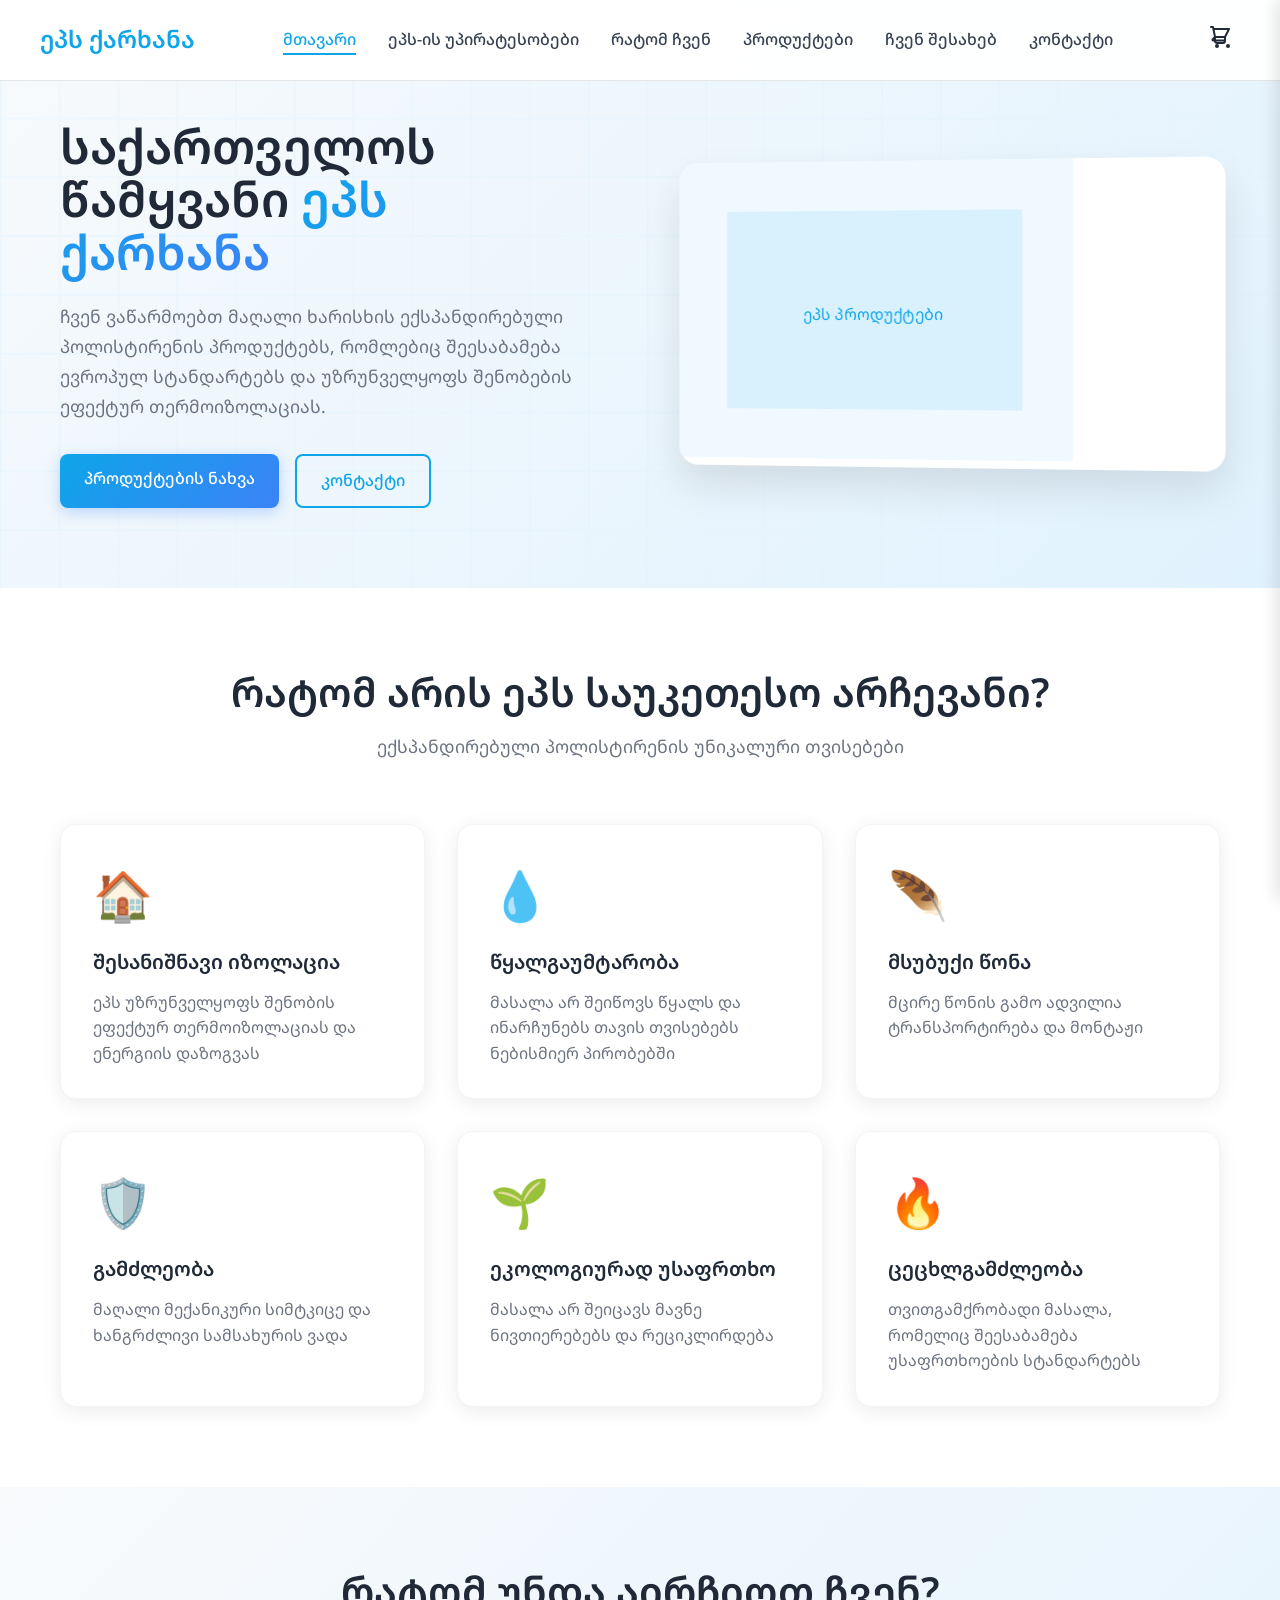
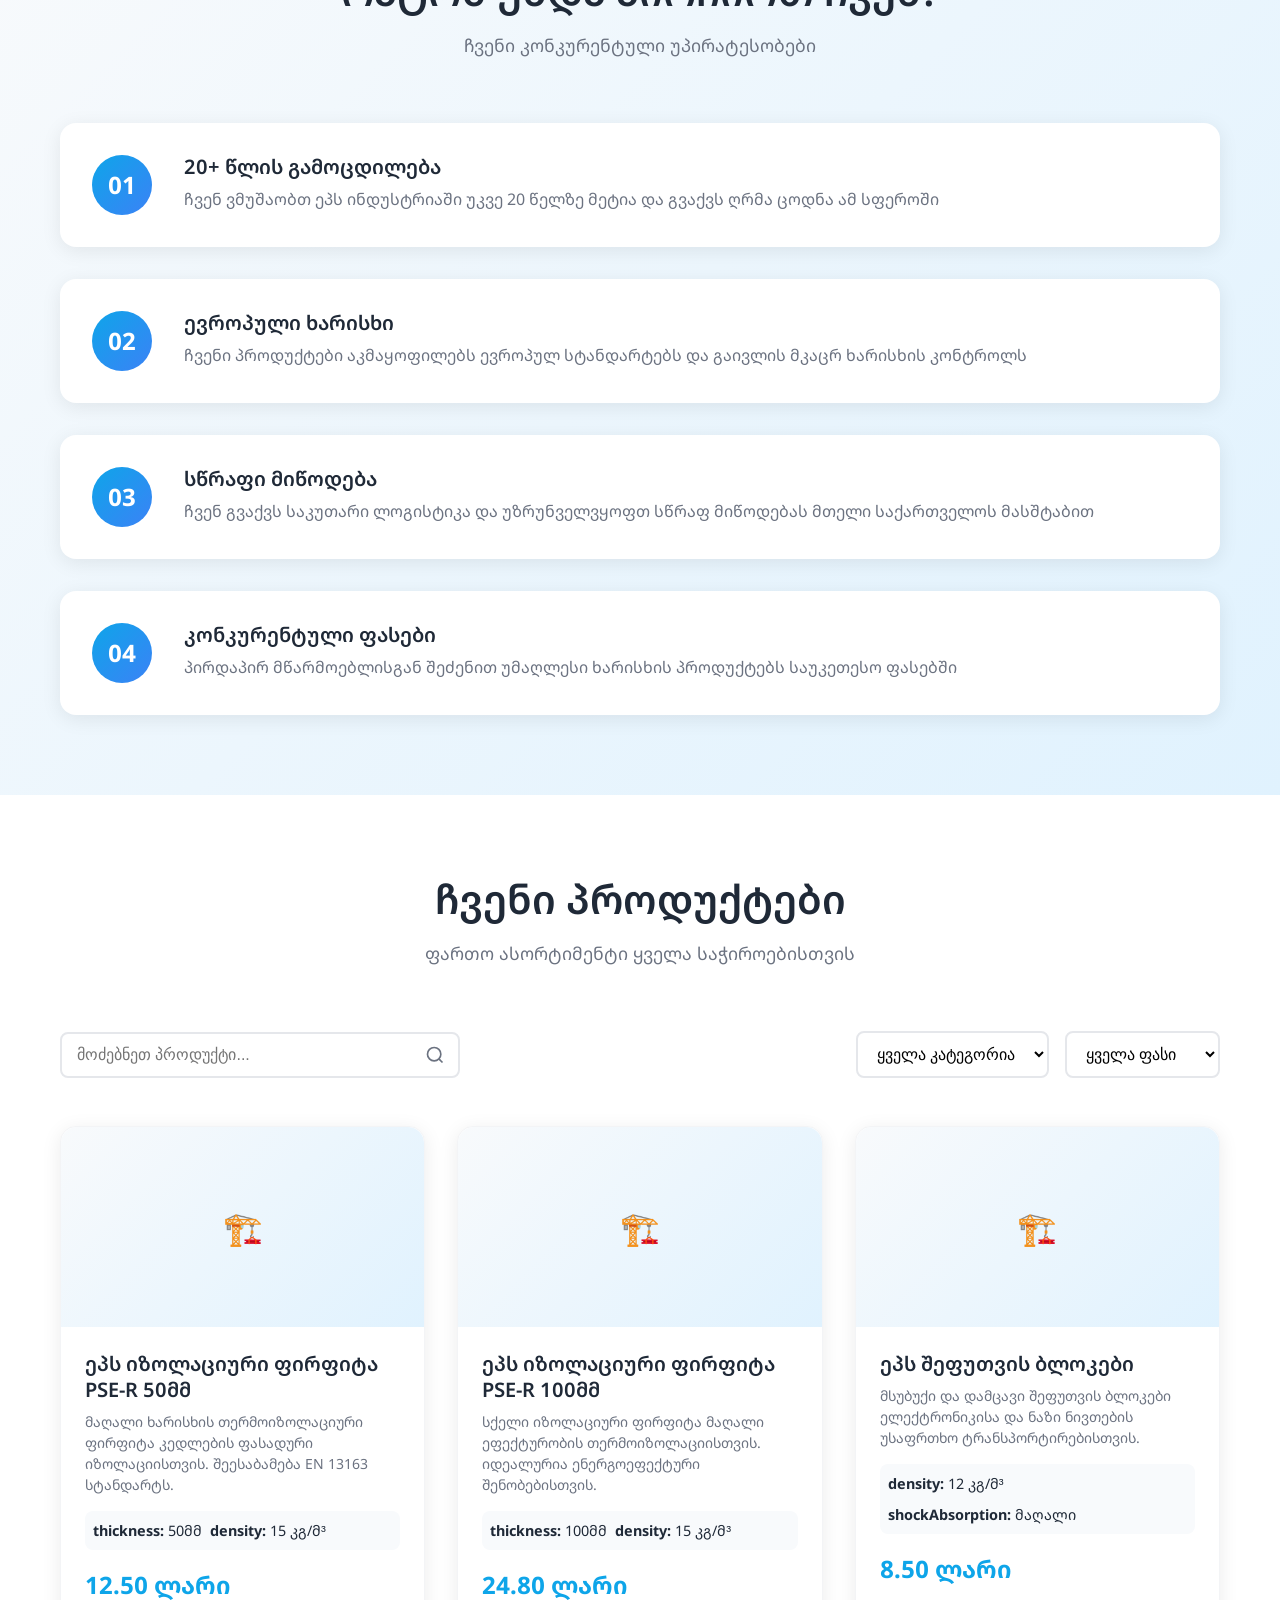
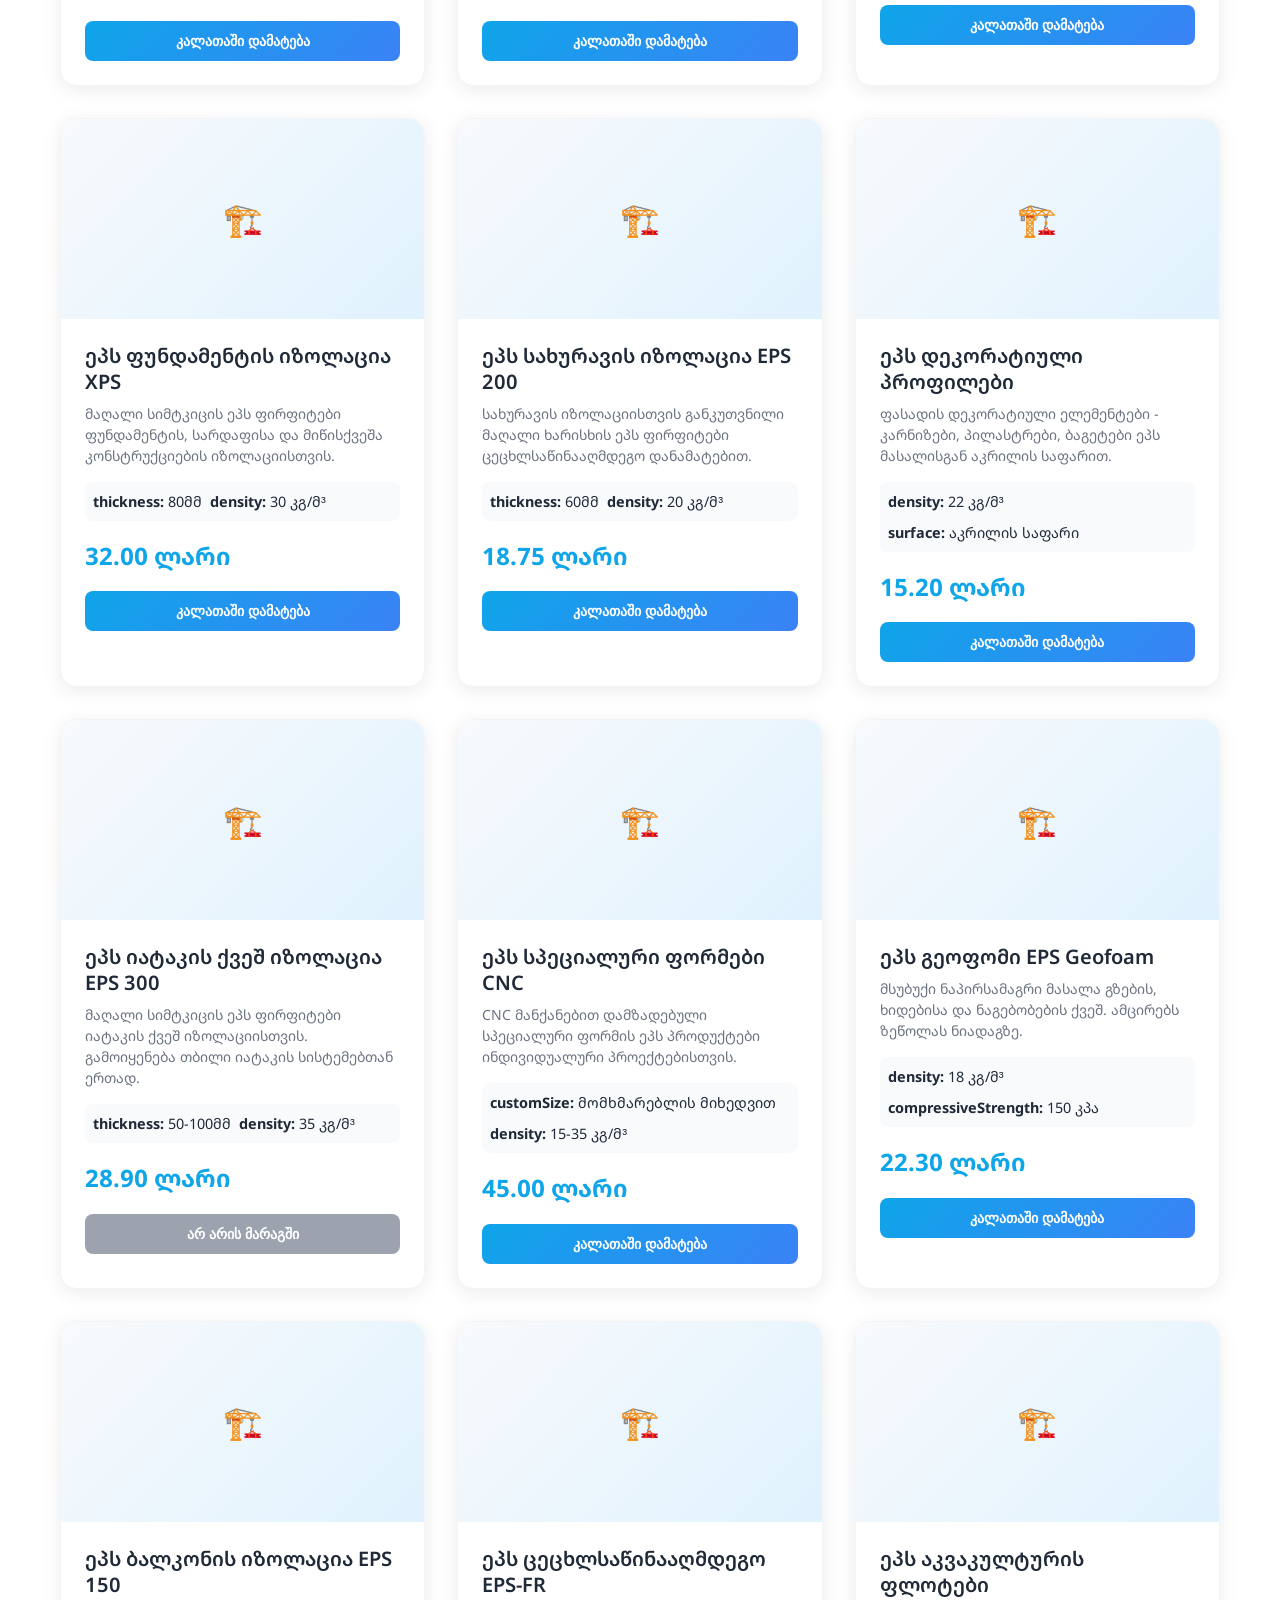
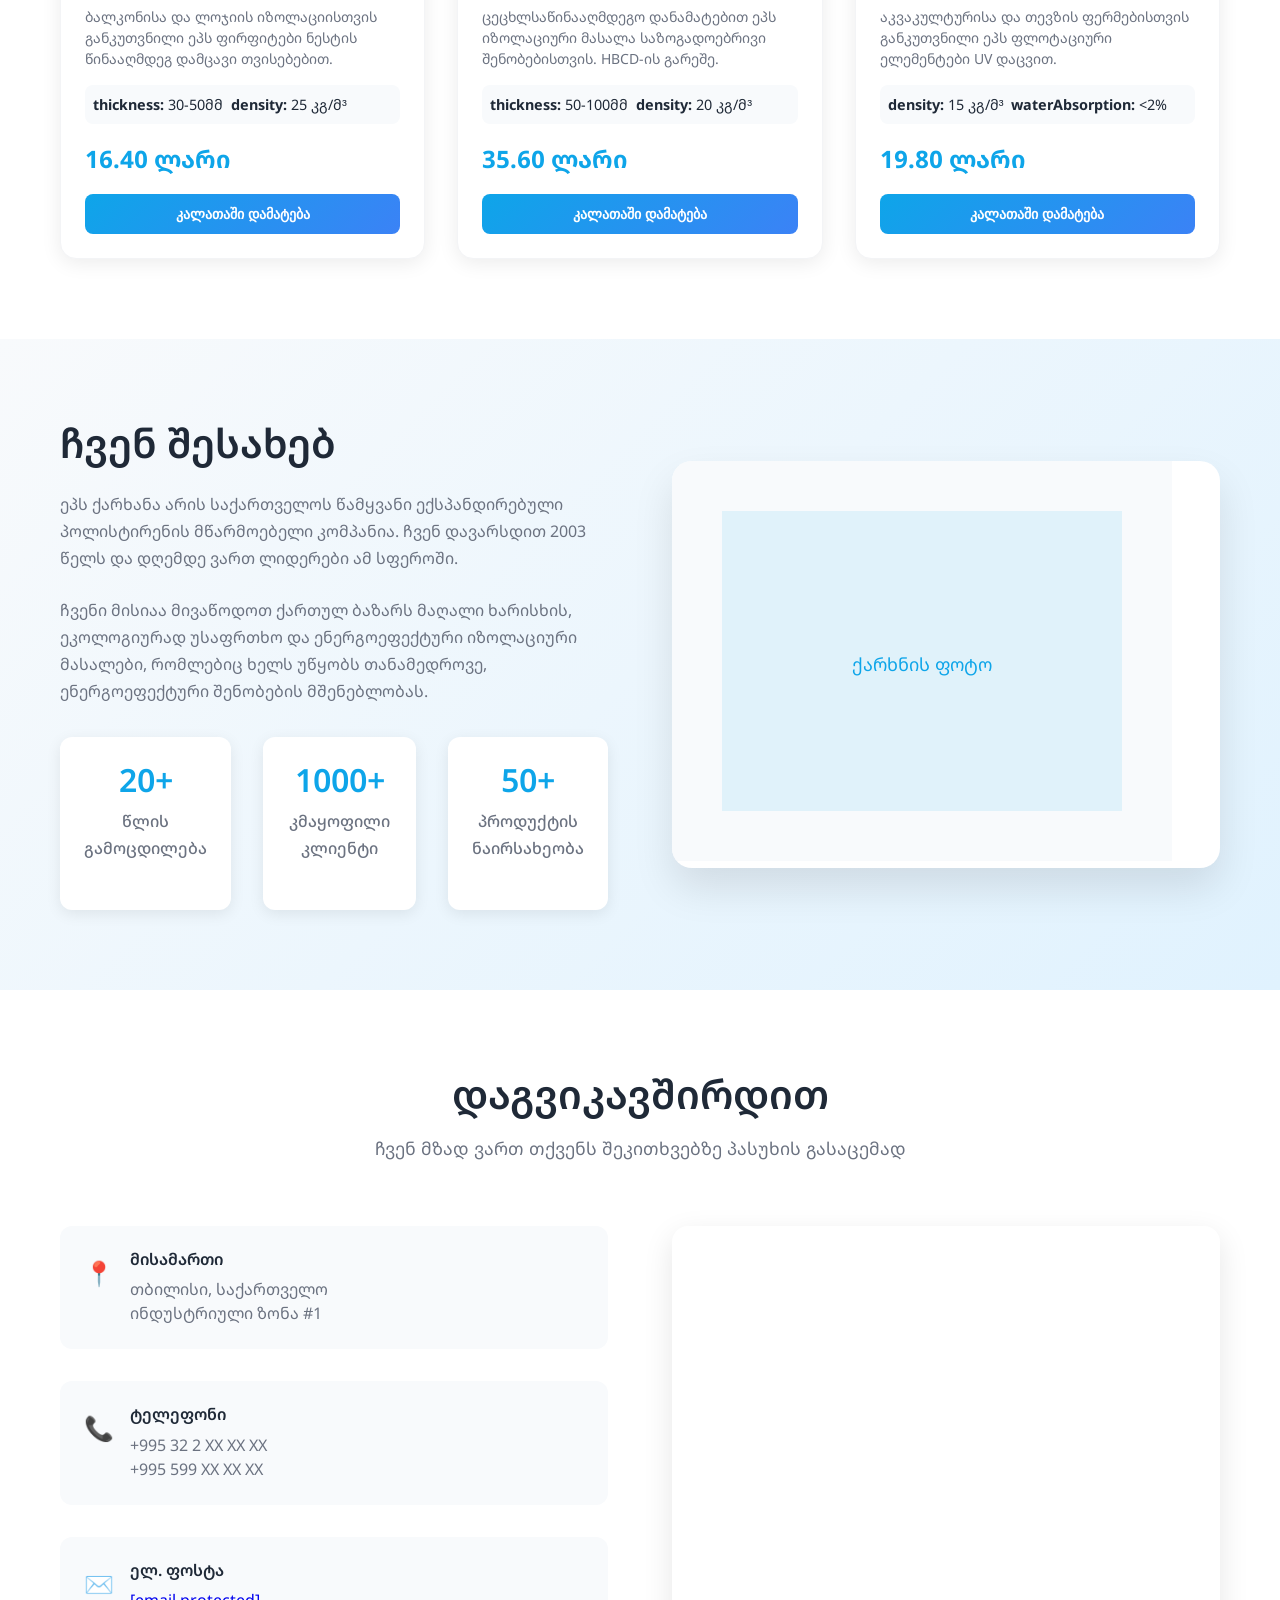
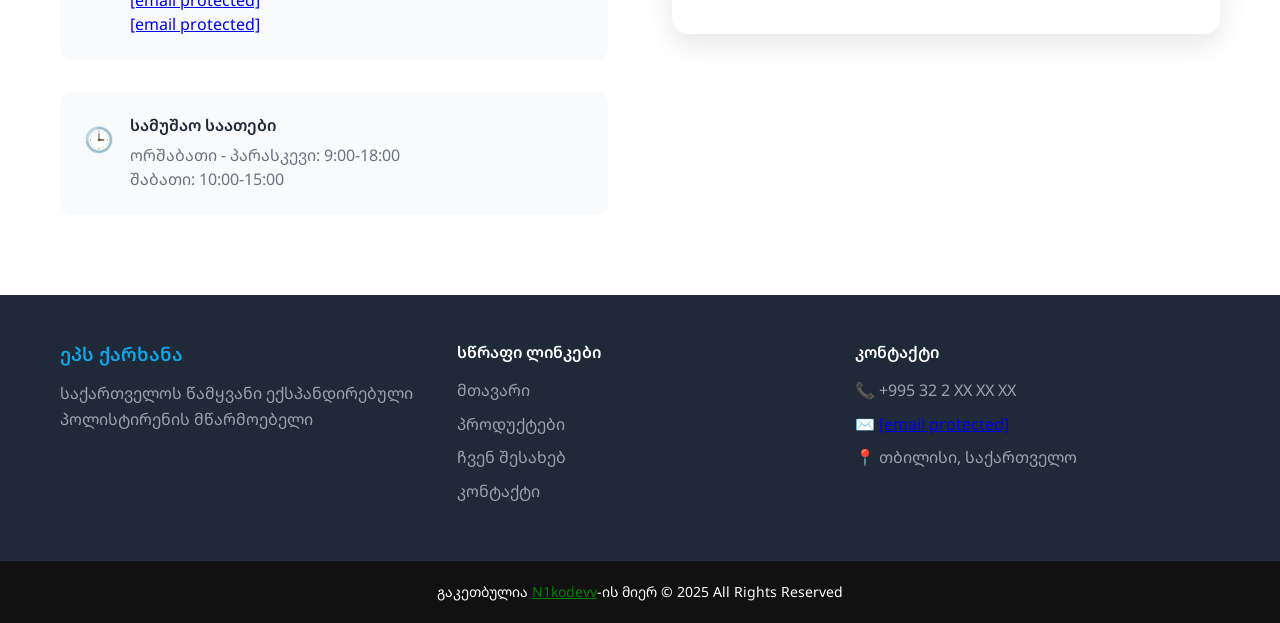
==== index.html @ 1c7c9269 "." ====
<!DOCTYPE html>
<html lang="ka">
  <head>
    <meta charset="UTF-8" />
    <meta name="viewport" content="width=device-width, initial-scale=1.0" />
    <meta
      name="description"
      content="ეპს ქარხანა - მაღალი ხარისხის ექსპანდირებული პოლისტირენის პროდუქტები საქართველოში. იზოლაცია, შენობის მასალები და სპეციალური ეპს პროდუქტები."
    />
    <meta
      name="keywords"
      content="ეპს, ექსპანდირებული პოლისტირენი, იზოლაცია, შენობის მასალები, საქართველო, ქარხანა"
    />
    <meta name="author" content="EPS Factory Georgia" />
    <meta
      property="og:title"
      content="ეპს ქარხანა - მაღალი ხარისხის ექსპანდირებული პოლისტირენი"
    />
    <meta
      property="og:description"
      content="საქართველოს წამყვანი ეპს პროდუქტების მწარმოებელი. მაღალი ხარისხის იზოლაციური მასალები და შენობის პროდუქტები."
    />
    <meta property="og:type" content="website" />

    <title>
      ეპს ქარხანა - მაღალი ხარისხის ექსპანდირებული პოლისტირენი | საქართველო
    </title>
    <link rel="stylesheet" href="./style.css" />
    <link rel="preconnect" href="https://fonts.googleapis.com" />
    <link rel="preconnect" href="https://fonts.gstatic.com" crossorigin />
    <link
      href="https://fonts.googleapis.com/css2?family=Noto+Sans+Georgian:wght@300;400;500;600;700&display=swap"
      rel="stylesheet"
    />
  </head>
  <body>
    <!-- Header -->
    <header class="header" id="header">
      <nav class="nav container">
        <div class="nav__brand">
          <h2>ეპს ქარხანა</h2>
        </div>
        <div class="nav__menu" id="nav-menu">
          <ul class="nav__list">
            <li class="nav__item">
              <a href="#home" class="nav__link active">მთავარი</a>
            </li>
            <li class="nav__item">
              <a href="#benefits" class="nav__link">ეპს-ის უპირატესობები</a>
            </li>
            <li class="nav__item">
              <a href="#why-us" class="nav__link">რატომ ჩვენ</a>
            </li>
            <li class="nav__item">
              <a href="#products" class="nav__link">პროდუქტები</a>
            </li>
            <li class="nav__item">
              <a href="#about" class="nav__link">ჩვენ შესახებ</a>
            </li>
            <li class="nav__item">
              <a href="#contact" class="nav__link">კონტაქტი</a>
            </li>
          </ul>
        </div>
        <div class="nav__actions">
          <div class="cart-icon" id="cart-icon">
            <svg
              width="24"
              height="24"
              viewBox="0 0 24 24"
              fill="none"
              xmlns="http://www.w3.org/2000/svg"
            >
              <path
                d="M3 3H5L5.4 5M7 13H17L21 5H5.4M7 13L5.4 5M7 13L4.7 15.3C4.3 15.7 4.6 16.5 5.1 16.5H17M17 13V17C17 18.1 16.1 19 15 19H9C7.9 19 7 18.1 7 17V13M9 21C9.6 21 10 21.4 10 22S9.6 23 9 23 8 22.6 8 22 8.4 21 9 21ZM20 21C20.6 21 21 21.4 21 22S20.6 23 20 23 19 22.6 19 22 19.4 21 20 21Z"
                stroke="currentColor"
                stroke-width="2"
                stroke-linecap="round"
                stroke-linejoin="round"
              />
            </svg>
            <span class="cart-count" id="cart-count">0</span>
          </div>
          <div class="nav__toggle" id="nav-toggle">
            <span></span>
            <span></span>
            <span></span>
          </div>
        </div>
      </nav>
    </header>

    <!-- Cart Sidebar -->
    <div class="cart-sidebar" id="cart-sidebar">
      <div class="cart-header">
        <h3>კალათა</h3>
        <button class="cart-close" id="cart-close">&times;</button>
      </div>
      <div class="cart-items" id="cart-items">
        <p class="empty-cart">კალათა ცარიელია</p>
      </div>
      <div class="cart-footer">
        <div class="cart-total">
          <strong>სულ: <span id="cart-total">0</span> ლარი</strong>
        </div>
        <button class="checkout-btn" id="checkout-btn">
          შეკვეთის გაფორმება
        </button>
      </div>
    </div>

    <!-- Main Content -->
    <main>
      <!-- Hero Section -->
      <section class="hero" id="home">
        <div class="hero__container container">
          <div class="hero__content">
            <h1 class="hero__title">
              საქართველოს წამყვანი <span class="highlight">ეპს ქარხანა</span>
            </h1>
            <p class="hero__description">
              ჩვენ ვაწარმოებთ მაღალი ხარისხის ექსპანდირებული პოლისტირენის
              პროდუქტებს, რომლებიც შეესაბამება ევროპულ სტანდარტებს და
              უზრუნველყოფს შენობების ეფექტურ თერმოიზოლაციას.
            </p>
            <div class="hero__buttons">
              <a href="#products" class="btn btn--primary">პროდუქტების ნახვა</a>
              <a href="#contact" class="btn btn--secondary">კონტაქტი</a>
            </div>
          </div>
          <div class="hero__image">
            <div class="hero__image-placeholder">
              <svg
                width="400"
                height="300"
                viewBox="0 0 400 300"
                fill="none"
                xmlns="http://www.w3.org/2000/svg"
              >
                <rect width="400" height="300" fill="#f0f9ff" />
                <rect
                  x="50"
                  y="50"
                  width="300"
                  height="200"
                  fill="#0ea5e9"
                  opacity="0.1"
                />
                <text
                  x="200"
                  y="160"
                  text-anchor="middle"
                  fill="#0ea5e9"
                  font-size="16"
                >
                  ეპს პროდუქტები
                </text>
              </svg>
            </div>
          </div>
        </div>
      </section>

      <!-- Benefits Section -->
      <section class="benefits" id="benefits">
        <div class="container">
          <div class="section-header">
            <h2 class="section-title">რატომ არის ეპს საუკეთესო არჩევანი?</h2>
            <p class="section-subtitle">
              ექსპანდირებული პოლისტირენის უნიკალური თვისებები
            </p>
          </div>
          <div class="benefits__grid">
            <div class="benefit-card">
              <div class="benefit-icon">🏠</div>
              <h3>შესანიშნავი იზოლაცია</h3>
              <p>
                ეპს უზრუნველყოფს შენობის ეფექტურ თერმოიზოლაციას და ენერგიის
                დაზოგვას
              </p>
            </div>
            <div class="benefit-card">
              <div class="benefit-icon">💧</div>
              <h3>წყალგაუმტარობა</h3>
              <p>
                მასალა არ შეიწოვს წყალს და ინარჩუნებს თავის თვისებებს ნებისმიერ
                პირობებში
              </p>
            </div>
            <div class="benefit-card">
              <div class="benefit-icon">🪶</div>
              <h3>მსუბუქი წონა</h3>
              <p>მცირე წონის გამო ადვილია ტრანსპორტირება და მონტაჟი</p>
            </div>
            <div class="benefit-card">
              <div class="benefit-icon">🛡️</div>
              <h3>გამძლეობა</h3>
              <p>მაღალი მექანიკური სიმტკიცე და ხანგრძლივი სამსახურის ვადა</p>
            </div>
            <div class="benefit-card">
              <div class="benefit-icon">🌱</div>
              <h3>ეკოლოგიურად უსაფრთხო</h3>
              <p>მასალა არ შეიცავს მავნე ნივთიერებებს და რეციკლირდება</p>
            </div>
            <div class="benefit-card">
              <div class="benefit-icon">🔥</div>
              <h3>ცეცხლგამძლეობა</h3>
              <p>
                თვითგამქრობადი მასალა, რომელიც შეესაბამება უსაფრთხოების
                სტანდარტებს
              </p>
            </div>
          </div>
        </div>
      </section>

      <!-- Why Us Section -->
      <section class="why-us" id="why-us">
        <div class="container">
          <div class="section-header">
            <h2 class="section-title">რატომ უნდა აირჩიოთ ჩვენ?</h2>
            <p class="section-subtitle">ჩვენი კონკურენტული უპირატესობები</p>
          </div>
          <div class="why-us__content">
            <div class="why-us__features">
              <div class="feature-item">
                <div class="feature-number">01</div>
                <div class="feature-content">
                  <h3>20+ წლის გამოცდილება</h3>
                  <p>
                    ჩვენ ვმუშაობთ ეპს ინდუსტრიაში უკვე 20 წელზე მეტია და გვაქვს
                    ღრმა ცოდნა ამ სფეროში
                  </p>
                </div>
              </div>
              <div class="feature-item">
                <div class="feature-number">02</div>
                <div class="feature-content">
                  <h3>ევროპული ხარისხი</h3>
                  <p>
                    ჩვენი პროდუქტები აკმაყოფილებს ევროპულ სტანდარტებს და გაივლის
                    მკაცრ ხარისხის კონტროლს
                  </p>
                </div>
              </div>
              <div class="feature-item">
                <div class="feature-number">03</div>
                <div class="feature-content">
                  <h3>სწრაფი მიწოდება</h3>
                  <p>
                    ჩვენ გვაქვს საკუთარი ლოგისტიკა და უზრუნველვყოფთ სწრაფ
                    მიწოდებას მთელი საქართველოს მასშტაბით
                  </p>
                </div>
              </div>
              <div class="feature-item">
                <div class="feature-number">04</div>
                <div class="feature-content">
                  <h3>კონკურენტული ფასები</h3>
                  <p>
                    პირდაპირ მწარმოებლისგან შეძენით უმაღლესი ხარისხის პროდუქტებს
                    საუკეთესო ფასებში
                  </p>
                </div>
              </div>
            </div>
          </div>
        </div>
      </section>

      <!-- Products Section -->
      <section class="products" id="products">
        <div class="container">
          <div class="section-header">
            <h2 class="section-title">ჩვენი პროდუქტები</h2>
            <p class="section-subtitle">
              ფართო ასორტიმენტი ყველა საჭიროებისთვის
            </p>
          </div>

          <!-- Filters and Search -->
          <div class="products__controls">
            <div class="search-box">
              <input
                type="text"
                id="product-search"
                placeholder="მოძებნეთ პროდუქტი..."
              />
              <svg
                class="search-icon"
                width="20"
                height="20"
                viewBox="0 0 24 24"
                fill="none"
                xmlns="http://www.w3.org/2000/svg"
              >
                <circle
                  cx="11"
                  cy="11"
                  r="8"
                  stroke="currentColor"
                  stroke-width="2"
                />
                <path
                  d="m21 21-4.35-4.35"
                  stroke="currentColor"
                  stroke-width="2"
                />
              </svg>
            </div>
            <div class="filters">
              <select id="category-filter">
                <option value="">ყველა კატეგორია</option>
                <option value="insulation">იზოლაცია</option>
                <option value="packaging">შეფუთვა</option>
                <option value="construction">მშენებლობა</option>
              </select>
              <select id="price-filter">
                <option value="">ყველა ფასი</option>
                <option value="0-50">0-50 ლარი</option>
                <option value="50-100">50-100 ლარი</option>
                <option value="100+">100+ ლარი</option>
              </select>
            </div>
          </div>

          <!-- Products Grid -->
          <div class="products__grid" id="products-grid">
            <!-- Products will be loaded dynamically -->
          </div>
        </div>
      </section>

      <!-- About Section -->
      <section class="about" id="about">
        <div class="container">
          <div class="about__content">
            <div class="about__text">
              <h2>ჩვენ შესახებ</h2>
              <p>
                ეპს ქარხანა არის საქართველოს წამყვანი ექსპანდირებული
                პოლისტირენის მწარმოებელი კომპანია. ჩვენ დავარსდით 2003 წელს და
                დღემდე ვართ ლიდერები ამ სფეროში.
              </p>
              <p>
                ჩვენი მისიაა მივაწოდოთ ქართულ ბაზარს მაღალი ხარისხის,
                ეკოლოგიურად უსაფრთხო და ენერგოეფექტური იზოლაციური მასალები,
                რომლებიც ხელს უწყობს თანამედროვე, ენერგოეფექტური შენობების
                მშენებლობას.
              </p>
              <div class="about__stats">
                <div class="stat-item">
                  <h3>20+</h3>
                  <p>წლის გამოცდილება</p>
                </div>
                <div class="stat-item">
                  <h3>1000+</h3>
                  <p>კმაყოფილი კლიენტი</p>
                </div>
                <div class="stat-item">
                  <h3>50+</h3>
                  <p>პროდუქტის ნაირსახეობა</p>
                </div>
              </div>
            </div>
            <div class="about__image">
              <div class="about__image-placeholder">
                <svg
                  width="500"
                  height="400"
                  viewBox="0 0 500 400"
                  fill="none"
                  xmlns="http://www.w3.org/2000/svg"
                >
                  <rect width="500" height="400" fill="#f8fafc" />
                  <rect
                    x="50"
                    y="50"
                    width="400"
                    height="300"
                    fill="#0ea5e9"
                    opacity="0.1"
                  />
                  <text
                    x="250"
                    y="210"
                    text-anchor="middle"
                    fill="#0ea5e9"
                    font-size="18"
                  >
                    ქარხნის ფოტო
                  </text>
                </svg>
              </div>
            </div>
          </div>
        </div>
      </section>

      <!-- Contact Section -->
      <section class="contact" id="contact">
        <div class="container">
          <div class="section-header">
            <h2 class="section-title">დაგვიკავშირდით</h2>
            <p class="section-subtitle">
              ჩვენ მზად ვართ თქვენს შეკითხვებზე პასუხის გასაცემად
            </p>
          </div>
          <div class="contact__content">
            <div class="contact__info">
              <div class="contact-item">
                <div class="contact-icon">📍</div>
                <div>
                  <h4>მისამართი</h4>
                  <p>თბილისი, საქართველო<br />ინდუსტრიული ზონა #1</p>
                </div>
              </div>
              <div class="contact-item">
                <div class="contact-icon">📞</div>
                <div>
                  <h4>ტელეფონი</h4>
                  <p>+995 32 2 XX XX XX<br />+995 599 XX XX XX</p>
                </div>
              </div>
              <div class="contact-item">
                <div class="contact-icon">✉️</div>
                <div>
                  <h4>ელ. ფოსტა</h4>
                  <p>
                    <a
                      href="/cdn-cgi/l/email-protection"
                      class="__cf_email__"
                      data-cfemail="81e8efe7eec1e4f1f2e7e0e2f5eef3f8afe6e4"
                      >[email&#160;protected]</a
                    ><br /><a
                      href="/cdn-cgi/l/email-protection"
                      class="__cf_email__"
                      data-cfemail="e89b89848d9ba88d989b8e898b9c879a91c68f8d"
                      >[email&#160;protected]</a
                    >
                  </p>
                </div>
              </div>
              <div class="contact-item">
                <div class="contact-icon">🕒</div>
                <div>
                  <h4>სამუშაო საათები</h4>
                  <p>
                    ორშაბათი - პარასკევი: 9:00-18:00<br />შაბათი: 10:00-15:00
                  </p>
                </div>
              </div>
            </div>
            <div class="contact__map">
              <div id="map" class="map-container">
                <iframe
                  src="https://www.google.com/maps/embed?pb=!1m18!1m12!1m3!1d2977.0!2d44.7830!3d41.7151!2m3!1f0!2f0!3f0!3m2!1i1024!2i768!4f13.1!3m3!1m2!1s0x0%3A0x0!2zNDHCsDQyJzU0LjQiTiA0NMKwNDYnNTguOCJF!5e0!3m2!1sen!2sge!4v1620000000000!5m2!1sen!2sge"
                  width="100%"
                  height="400"
                  style="border: 0"
                  allowfullscreen=""
                  loading="lazy"
                  referrerpolicy="no-referrer-when-downgrade"
                >
                </iframe>
              </div>
            </div>
          </div>
        </div>
      </section>
    </main>

    <!-- Footer -->
    <footer class="footer">
      <div class="container">
        <div class="footer__content">
          <div class="footer__brand">
            <h3>ეპს ქარხანა</h3>
            <p>საქართველოს წამყვანი ექსპანდირებული პოლისტირენის მწარმოებელი</p>
          </div>
          <div class="footer__links">
            <h4>სწრაფი ლინკები</h4>
            <ul>
              <li><a href="#home">მთავარი</a></li>
              <li><a href="#products">პროდუქტები</a></li>
              <li><a href="#about">ჩვენ შესახებ</a></li>
              <li><a href="#contact">კონტაქტი</a></li>
            </ul>
          </div>
          <div class="footer__contact">
            <h4>კონტაქტი</h4>
            <p>📞 +995 32 2 XX XX XX</p>
            <p>
              ✉️
              <a
                href="/cdn-cgi/l/email-protection"
                class="__cf_email__"
                data-cfemail="7a13141c153a1f0a091c1b190e150803541d1f"
                >[email&#160;protected]</a
              >
            </p>
            <p>📍 თბილისი, საქართველო</p>
          </div>
        </div>
      </div>
    </footer>
    <footer
          style="
            text-align: center;
            padding: 20px;
            background-color: #111;
            color: #fff;
            font-size: 14px;
            ;
          "
        >
           გაკეთბულია <a style="color: green;" target="_blank" href="https://n1k0devv.github.io/N1kodevv/">N1kodevv</a>-ის მიერ ©  2025 All Rights Reserved
        </footer>

    <!-- Scripts -->
    <script
      data-cfasync="false"
      src="/cdn-cgi/scripts/5c5dd728/cloudflare-static/email-decode.min.js"
    ></script>
    <script src="./products.js"></script>
    <script src="./georgian-content.js"></script>
    <script src="./script.js"></script>
  </body>
</html>
---- style.css ----
/* Reset and Base Styles */
* {
    margin: 0;
    padding: 0;
    box-sizing: border-box;
}

html {
    scroll-behavior: smooth;
}

body {
    font-family: 'Noto Sans Georgian', -apple-system, BlinkMacSystemFont, 'Segoe UI', Roboto, sans-serif;
    line-height: 1.6;
    color: #1f2937;
    overflow-x: hidden;
}

.container {
    max-width: 1200px;
    margin: 0 auto;
    padding: 0 20px;
}

/* Typography */
h1, h2, h3, h4, h5, h6 {
    font-weight: 600;
    line-height: 1.2;
}

.highlight {
    background: linear-gradient(135deg, #0ea5e9, #3b82f6);
    -webkit-background-clip: text;
    -webkit-text-fill-color: transparent;
    background-clip: text;
}

/* Buttons */
.btn {
    display: inline-block;
    padding: 12px 24px;
    border-radius: 8px;
    text-decoration: none;
    font-weight: 500;
    transition: all 0.3s ease;
    border: none;
    cursor: pointer;
    font-size: 16px;
}

.btn--primary {
    background: linear-gradient(135deg, #0ea5e9, #3b82f6);
    color: white;
    box-shadow: 0 4px 15px rgba(59, 130, 246, 0.3);
}

.btn--primary:hover {
    transform: translateY(-2px);
    box-shadow: 0 8px 25px rgba(59, 130, 246, 0.4);
}

.btn--secondary {
    background: transparent;
    color: #0ea5e9;
    border: 2px solid #0ea5e9;
}

.btn--secondary:hover {
    background: #0ea5e9;
    color: white;
    transform: translateY(-2px);
}

/* Header */
.header {
    position: fixed;
    top: 0;
    left: 0;
    width: 100%;
    background: rgba(255, 255, 255, 0.95);
    backdrop-filter: blur(10px);
    z-index: 1000;
    transition: all 0.3s ease;
    border-bottom: 1px solid rgba(0, 0, 0, 0.1);
}

.nav {
    display: flex;
    align-items: center;
    justify-content: space-between;
    padding: 1rem 0;
}

.nav__brand h2 {
    color: #0ea5e9;
    font-size: 1.5rem;
}

.nav__list {
    display: flex;
    list-style: none;
    gap: 2rem;
}

.nav__link {
    text-decoration: none;
    color: #374151;
    font-weight: 500;
    transition: color 0.3s ease;
    position: relative;
}

.nav__link:hover,
.nav__link.active {
    color: #0ea5e9;
}

.nav__link::after {
    content: '';
    position: absolute;
    bottom: -5px;
    left: 0;
    width: 0;
    height: 2px;
    background: #0ea5e9;
    transition: width 0.3s ease;
}

.nav__link:hover::after,
.nav__link.active::after {
    width: 100%;
}

.nav__actions {
    display: flex;
    align-items: center;
    gap: 1rem;
}

.cart-icon {
    position: relative;
    cursor: pointer;
    padding: 8px;
    border-radius: 50%;
    transition: all 0.3s ease;
}

.cart-icon:hover {
    background: #f3f4f6;
    transform: scale(1.1);
}

.cart-icon.bounce {
    animation: bounce 0.6s ease;
}

@keyframes bounce {
    0%, 20%, 60%, 100% { transform: translateY(0) scale(1); }
    40% { transform: translateY(-10px) scale(1.1); }
    80% { transform: translateY(-5px) scale(1.05); }
}

.cart-count {
    position: absolute;
    top: -5px;
    right: -5px;
    background: #ef4444;
    color: white;
    border-radius: 50%;
    width: 20px;
    height: 20px;
    display: flex;
    align-items: center;
    justify-content: center;
    font-size: 12px;
    font-weight: bold;
    animation: pulse 0.3s ease;
}

@keyframes pulse {
    0% { transform: scale(1); }
    50% { transform: scale(1.2); }
    100% { transform: scale(1); }
}

.nav__toggle {
    display: none;
    flex-direction: column;
    cursor: pointer;
    gap: 4px;
}

.nav__toggle span {
    width: 25px;
    height: 3px;
    background: #374151;
    transition: all 0.3s ease;
}

/* Cart Sidebar */
.cart-sidebar {
    position: fixed;
    top: 0;
    right: -400px;
    width: 400px;
    height: 100vh;
    background: white;
    box-shadow: -5px 0 15px rgba(0, 0, 0, 0.1);
    z-index: 1001;
    transition: right 0.3s ease;
    display: flex;
    flex-direction: column;
}

.cart-sidebar.active {
    right: 0;
}

.cart-header {
    padding: 20px;
    border-bottom: 1px solid #e5e7eb;
    display: flex;
    justify-content: space-between;
    align-items: center;
}

.cart-close {
    background: none;
    border: none;
    font-size: 24px;
    cursor: pointer;
    color: #6b7280;
    transition: color 0.3s ease;
}

.cart-close:hover {
    color: #ef4444;
}

.cart-items {
    flex: 1;
    padding: 20px;
    overflow-y: auto;
}

.cart-item {
    display: flex;
    align-items: flex-start;
    gap: 15px;
    padding: 15px 0;
    border-bottom: 1px solid #f3f4f6;
}

.cart-item-image {
    width: 60px;
    height: 60px;
    display: flex;
    align-items: center;
    justify-content: center;
    background: #f8fafc;
    border-radius: 8px;
    overflow: hidden;
}

.cart-item-image img {
    width: 100%;
    height: 100%;
    object-fit: cover;
}

.cart-item-info {
    flex: 1;
}

.cart-item-name {
    font-weight: 500;
    margin-bottom: 5px;
    font-size: 14px;
    line-height: 1.3;
}

.cart-item-price {
    color: #0ea5e9;
    font-weight: 600;
    margin-bottom: 10px;
}

.quantity-controls {
    display: flex;
    align-items: center;
    gap: 8px;
}

.quantity-btn {
    background: #f3f4f6;
    border: none;
    width: 28px;
    height: 28px;
    border-radius: 50%;
    cursor: pointer;
    display: flex;
    align-items: center;
    justify-content: center;
    font-weight: bold;
    transition: all 0.3s ease;
}

.quantity-btn:hover {
    background: #e5e7eb;
    transform: scale(1.1);
}

.remove-btn {
    background: #ef4444 !important;
    color: white !important;
    margin-left: 5px;
}

.remove-btn:hover {
    background: #dc2626 !important;
}

.quantity-display {
    min-width: 20px;
    text-align: center;
    font-weight: 500;
}

.cart-footer {
    padding: 20px;
    border-top: 1px solid #e5e7eb;
}

.cart-total {
    margin-bottom: 15px;
    text-align: center;
    font-size: 18px;
}

.checkout-btn {
    width: 100%;
    padding: 15px;
    background: linear-gradient(135deg, #0ea5e9, #3b82f6);
    color: white;
    border: none;
    border-radius: 8px;
    font-weight: 600;
    cursor: pointer;
    transition: all 0.3s ease;
}

.checkout-btn:hover:not(:disabled) {
    transform: translateY(-2px);
    box-shadow: 0 8px 25px rgba(59, 130, 246, 0.4);
}

.checkout-btn:disabled {
    background: #9ca3af;
    cursor: not-allowed;
    transform: none;
    box-shadow: none;
}

.empty-cart {
    text-align: center;
    color: #6b7280;
    font-style: italic;
    padding: 2rem 0;
}

/* Hero Section */
.hero {
    padding: 120px 0 80px;
    background: linear-gradient(135deg, #f8fafc 0%, #e0f2fe 100%);
    position: relative;
    overflow: hidden;
}

.hero::before {
    content: '';
    position: absolute;
    top: 0;
    left: 0;
    right: 0;
    bottom: 0;
    background: url('data:image/svg+xml,<svg xmlns="http://www.w3.org/2000/svg" viewBox="0 0 100 100"><defs><pattern id="grid" width="10" height="10" patternUnits="userSpaceOnUse"><path d="M 10 0 L 0 0 0 10" fill="none" stroke="%23e0f2fe" stroke-width="0.5"/></pattern></defs><rect width="100" height="100" fill="url(%23grid)"/></svg>');
    opacity: 0.5;
}

.hero__container {
    display: grid;
    grid-template-columns: 1fr 1fr;
    gap: 4rem;
    align-items: center;
    position: relative;
    z-index: 1;
}

.hero__title {
    font-size: 3rem;
    margin-bottom: 1.5rem;
    line-height: 1.1;
}

.hero__description {
    font-size: 1.1rem;
    color: #6b7280;
    margin-bottom: 2rem;
    line-height: 1.7;
}

.hero__buttons {
    display: flex;
    gap: 1rem;
    flex-wrap: wrap;
}

.hero__image-placeholder {
    background: white;
    border-radius: 20px;
    box-shadow: 0 20px 40px rgba(0, 0, 0, 0.1);
    overflow: hidden;
    transform: perspective(1000px) rotateY(-5deg);
    transition: transform 0.3s ease;
}

.hero__image-placeholder:hover {
    transform: perspective(1000px) rotateY(0deg);
}

/* Section Styles */
section {
    padding: 80px 0;
}

.section-header {
    text-align: center;
    margin-bottom: 4rem;
}

.section-title {
    font-size: 2.5rem;
    margin-bottom: 1rem;
    color: #1f2937;
}

.section-subtitle {
    font-size: 1.1rem;
    color: #6b7280;
    max-width: 600px;
    margin: 0 auto;
}

/* Benefits Section */
.benefits {
    background: white;
}

.benefits__grid {
    display: grid;
    grid-template-columns: repeat(auto-fit, minmax(300px, 1fr));
    gap: 2rem;
}

.benefit-card {
    background: white;
    padding: 2rem;
    border-radius: 16px;
    box-shadow: 0 4px 20px rgba(0, 0, 0, 0.08);
    transition: all 0.3s ease;
    border: 1px solid #f3f4f6;
}

.benefit-card:hover {
    transform: translateY(-8px);
    box-shadow: 0 20px 40px rgba(0, 0, 0, 0.12);
}

.benefit-icon {
    font-size: 3rem;
    margin-bottom: 1rem;
    display: block;
}

.benefit-card h3 {
    font-size: 1.25rem;
    margin-bottom: 1rem;
    color: #1f2937;
}

.benefit-card p {
    color: #6b7280;
    line-height: 1.6;
}

/* Why Us Section */
.why-us {
    background: linear-gradient(135deg, #f8fafc 0%, #e0f2fe 100%);
}

.why-us__features {
    display: grid;
    gap: 2rem;
}

.feature-item {
    display: flex;
    align-items: flex-start;
    gap: 2rem;
    padding: 2rem;
    background: white;
    border-radius: 16px;
    box-shadow: 0 4px 20px rgba(0, 0, 0, 0.08);
    transition: all 0.3s ease;
}

.feature-item:hover {
    transform: translateX(10px);
    box-shadow: 0 20px 40px rgba(0, 0, 0, 0.12);
}

.feature-number {
    background: linear-gradient(135deg, #0ea5e9, #3b82f6);
    color: white;
    width: 60px;
    height: 60px;
    border-radius: 50%;
    display: flex;
    align-items: center;
    justify-content: center;
    font-size: 1.5rem;
    font-weight: bold;
    flex-shrink: 0;
}

.feature-content h3 {
    font-size: 1.25rem;
    margin-bottom: 0.5rem;
    color: #1f2937;
}

.feature-content p {
    color: #6b7280;
    line-height: 1.6;
}

/* Products Section */
.products {
    background: white;
}

.products__controls {
    display: flex;
    justify-content: space-between;
    align-items: center;
    margin-bottom: 3rem;
    gap: 2rem;
    flex-wrap: wrap;
}

.search-box {
    position: relative;
    flex: 1;
    max-width: 400px;
}

.search-box input {
    width: 100%;
    padding: 12px 45px 12px 15px;
    border: 2px solid #e5e7eb;
    border-radius: 8px;
    font-size: 16px;
    transition: all 0.3s ease;
}

.search-box input:focus {
    outline: none;
    border-color: #0ea5e9;
    box-shadow: 0 0 0 3px rgba(14, 165, 233, 0.1);
}

.search-icon {
    position: absolute;
    right: 15px;
    top: 50%;
    transform: translateY(-50%);
    color: #6b7280;
}

.filters {
    display: flex;
    gap: 1rem;
}

.filters select {
    padding: 12px 15px;
    border: 2px solid #e5e7eb;
    border-radius: 8px;
    font-size: 16px;
    background: white;
    cursor: pointer;
    transition: all 0.3s ease;
}

.filters select:focus {
    outline: none;
    border-color: #0ea5e9;
    box-shadow: 0 0 0 3px rgba(14, 165, 233, 0.1);
}

.products__grid {
    display: grid;
    grid-template-columns: repeat(auto-fill, minmax(300px, 1fr));
    gap: 2rem;
}

.product-card {
    background: white;
    border-radius: 16px;
    overflow: hidden;
    box-shadow: 0 4px 20px rgba(0, 0, 0, 0.08);
    transition: all 0.3s ease;
    border: 1px solid #f3f4f6;
    position: relative;
}

.product-card:hover {
    transform: translateY(-8px);
    box-shadow: 0 20px 40px rgba(0, 0, 0, 0.12);
}

.product-image {
    height: 200px;
    background: linear-gradient(135deg, #f8fafc, #e0f2fe);
    display: flex;
    align-items: center;
    justify-content: center;
    position: relative;
    overflow: hidden;
}

.product-image img {
    width: 100%;
    height: 100%;
    object-fit: cover;
}

.product-image-fallback {
    display: flex;
    align-items: center;
    justify-content: center;
    color: #0ea5e9;
    font-size: 3rem;
}

.out-of-stock-badge {
    position: absolute;
    top: 10px;
    right: 10px;
    background: #ef4444;
    color: white;
    padding: 4px 8px;
    border-radius: 4px;
    font-size: 12px;
    font-weight: bold;
}

.product-info {
    padding: 1.5rem;
}

.product-name {
    font-size: 1.25rem;
    font-weight: 600;
    margin-bottom: 0.5rem;
    color: #1f2937;
    line-height: 1.3;
}

.product-description {
    color: #6b7280;
    margin-bottom: 1rem;
    line-height: 1.5;
    font-size: 14px;
}

.product-specs {
    display: flex;
    gap: 0.5rem;
    margin-bottom: 1rem;
    flex-wrap: wrap;
}

.spec-item {
    background: #f3f4f6;
    color: #374151;
    padding: 2px 8px;
    border-radius: 12px;
    font-size: 12px;
    font-weight: 500;
}

.product-price {
    font-size: 1.5rem;
    font-weight: bold;
    color: #0ea5e9;
    margin-bottom: 1rem;
}

.add-to-cart {
    width: 100%;
    padding: 12px;
    background: linear-gradient(135deg, #0ea5e9, #3b82f6);
    color: white;
    border: none;
    border-radius: 8px;
    font-weight: 600;
    cursor: pointer;
    transition: all 0.3s ease;
    font-size: 14px;
}

.add-to-cart:hover:not(:disabled) {
    transform: translateY(-2px);
    box-shadow: 0 8px 25px rgba(59, 130, 246, 0.4);
}

.add-to-cart.disabled {
    background: #9ca3af;
    cursor: not-allowed;
    transform: none;
    box-shadow: none;
}

.add-to-cart.in-cart {
    background: #10b981;
}

.add-to-cart.in-cart:hover {
    background: #059669;
    box-shadow: 0 8px 25px rgba(16, 185, 129, 0.4);
}

/* About Section */
.about {
    background: linear-gradient(135deg, #f8fafc 0%, #e0f2fe 100%);
}

.about__content {
    display: grid;
    grid-template-columns: 1fr 1fr;
    gap: 4rem;
    align-items: center;
}

.about__text h2 {
    font-size: 2.5rem;
    margin-bottom: 1.5rem;
    color: #1f2937;
}

.about__text p {
    color: #6b7280;
    margin-bottom: 1.5rem;
    line-height: 1.7;
}

.about__stats {
    display: grid;
    grid-template-columns: repeat(3, 1fr);
    gap: 2rem;
    margin-top: 2rem;
}

.stat-item {
    text-align: center;
    padding: 1.5rem;
    background: white;
    border-radius: 12px;
    box-shadow: 0 4px 15px rgba(0, 0, 0, 0.08);
    transition: transform 0.3s ease;
}

.stat-item:hover {
    transform: translateY(-5px);
}

.stat-item h3 {
    font-size: 2rem;
    color: #0ea5e9;
    margin-bottom: 0.5rem;
}

.stat-item p {
    color: #6b7280;
    font-weight: 500;
}

.about__image-placeholder {
    background: white;
    border-radius: 20px;
    box-shadow: 0 20px 40px rgba(0, 0, 0, 0.1);
    overflow: hidden;
}

/* Contact Section */
.contact {
    background: white;
}

.contact__content {
    display: grid;
    grid-template-columns: 1fr 1fr;
    gap: 4rem;
}

.contact__info {
    display: flex;
    flex-direction: column;
    gap: 2rem;
}

.contact-item {
    display: flex;
    align-items: flex-start;
    gap: 1rem;
    padding: 1.5rem;
    background: #f8fafc;
    border-radius: 12px;
    transition: all 0.3s ease;
}

.contact-item:hover {
    background: #e0f2fe;
    transform: translateX(5px);
}

.contact-icon {
    font-size: 1.5rem;
    margin-top: 0.25rem;
}

.contact-item h4 {
    color: #1f2937;
    margin-bottom: 0.5rem;
}

.contact-item p {
    color: #6b7280;
    line-height: 1.5;
}

.map-container {
    border-radius: 16px;
    overflow: hidden;
    box-shadow: 0 10px 30px rgba(0, 0, 0, 0.1);
}

.map-container iframe {
    border-radius: 16px;
}

/* Footer */
.footer {
    background: #1f2937;
    color: white;
    padding: 3rem 0 1rem;
}

.footer__content {
    display: grid;
    grid-template-columns: repeat(auto-fit, minmax(250px, 1fr));
    gap: 2rem;
    margin-bottom: 2rem;
}

.footer__brand h3 {
    color: #0ea5e9;
    margin-bottom: 1rem;
}

.footer__brand p {
    color: #9ca3af;
    line-height: 1.6;
}

.footer__links h4,
.footer__contact h4 {
    margin-bottom: 1rem;
    color: white;
}

.footer__links ul {
    list-style: none;
}

.footer__links li {
    margin-bottom: 0.5rem;
}

.footer__links a {
    color: #9ca3af;
    text-decoration: none;
    transition: color 0.3s ease;
}

.footer__links a:hover {
    color: #0ea5e9;
}

.footer__contact p {
    color: #9ca3af;
    margin-bottom: 0.5rem;
}

.footer__bottom {
    border-top: 1px solid #374151;
    padding-top: 1rem;
    text-align: center;
    color: #9ca3af;
}

/* Responsive Design */
@media (max-width: 1024px) {
    .hero__container,
    .about__content,
    .contact__content {
        grid-template-columns: 1fr;
        gap: 2rem;
    }
    
    .hero__title {
        font-size: 2.5rem;
    }
    
    .products__controls {
        flex-direction: column;
        align-items: stretch;
    }
    
    .search-box {
        max-width: none;
    }
    
    .filters {
        justify-content: center;
    }
}

@media (max-width: 768px) {
    .nav__menu {
        position: fixed;
        top: 70px;
        left: -100%;
        width: 100%;
        height: calc(100vh - 70px);
        background: white;
        flex-direction: column;
        justify-content: flex-start;
        align-items: center;
        padding: 2rem;
        transition: left 0.3s ease;
        box-shadow: 0 5px 15px rgba(0, 0, 0, 0.1);
    }
    
    .nav__menu.active {
        left: 0;
    }
    
    .nav__list {
        flex-direction: column;
        gap: 1rem;
        width: 100%;
        text-align: center;
    }
    
    .nav__toggle {
        display: flex;
    }
    
    .nav__toggle.active span:nth-child(1) {
        transform: rotate(45deg) translate(5px, 5px);
    }
    
    .nav__toggle.active span:nth-child(2) {
        opacity: 0;
    }
    
    .nav__toggle.active span:nth-child(3) {
        transform: rotate(-45deg) translate(7px, -6px);
    }
    
    .hero {
        padding: 100px 0 60px;
    }
    
    .hero__title {
        font-size: 2rem;
    }
    
    .hero__buttons {
        justify-content: center;
    }
    
    .section-title {
        font-size: 2rem;
    }
    
    .benefits__grid {
        grid-template-columns: 1fr;
    }
    
    .products__grid {
        grid-template-columns: 1fr;
    }
    
    .about__stats {
        grid-template-columns: 1fr;
    }
    
    .filters {
        flex-direction: column;
    }
    
    .cart-sidebar {
        width: 100%;
        right: -100%;
    }
    
    .feature-item {
        flex-direction: column;
        text-align: center;
    }
}

@media (max-width: 480px) {
    .container {
        padding: 0 15px;
    }
    
    .hero__title {
        font-size: 1.75rem;
    }
    
    .hero__buttons {
        flex-direction: column;
    }
    
    .btn {
        text-align: center;
    }
    
    .section-title {
        font-size: 1.75rem;
    }
    
    .benefit-card,
    .feature-item {
        padding: 1.5rem;
    }
    
    .cart-sidebar {
        width: 100vw;
    }
}

/* Animation Classes */
.fade-in {
    opacity: 0;
    transform: translateY(30px);
    transition: all 0.6s ease;
}

.fade-in.visible {
    opacity: 1;
    transform: translateY(0);
}

.slide-in-left {
    opacity: 0;
    transform: translateX(-50px);
    transition: all 0.6s ease;
}

.slide-in-left.visible {
    opacity: 1;
    transform: translateX(0);
}

.slide-in-right {
    opacity: 0;
    transform: translateX(50px);
    transition: all 0.6s ease;
}

.slide-in-right.visible {
    opacity: 1;
    transform: translateX(0);
}

/* Loading Animation */
.loading {
    display: inline-block;
    width: 20px;
    height: 20px;
    border: 3px solid #f3f3f3;
    border-top: 3px solid #0ea5e9;
    border-radius: 50%;
    animation: spin 1s linear infinite;
}

@keyframes spin {
    0% { transform: rotate(0deg); }
    100% { transform: rotate(360deg); }
}

/* Scroll to top button */
.scroll-to-top {
    position: fixed;
    bottom: 30px;
    right: 30px;
    width: 50px;
    height: 50px;
    background: linear-gradient(135deg, #0ea5e9, #3b82f6);
    color: white;
    border: none;
    border-radius: 50%;
    cursor: pointer;
    display: none;
    align-items: center;
    justify-content: center;
    font-size: 20px;
    box-shadow: 0 4px 15px rgba(59, 130, 246, 0.3);
    transition: all 0.3s ease;
    z-index: 999;
}

.scroll-to-top:hover {
    transform: translateY(-3px);
    box-shadow: 0 8px 25px rgba(59, 130, 246, 0.4);
}

.scroll-to-top.visible {
    display: flex;
}

/* No products message */
.no-products {
    grid-column: 1/-1;
    text-align: center;
    padding: 3rem;
    color: #6b7280;
}

.no-products h3 {
    color: #374151;
    margin-bottom: 0.5rem;
}

/* Order modal */
.order-modal {
    position: fixed;
    top: 0;
    left: 0;
    right: 0;
    bottom: 0;
    background: rgba(0, 0, 0, 0.5);
    display: flex;
    align-items: center;
    justify-content: center;
    z-index: 2000;
    animation: fadeIn 0.3s ease;
}

.order-modal-content {
    background: white;
    padding: 2rem;
    border-radius: 1rem;
    text-align: center;
    max-width: 400px;
    margin: 1rem;
    box-shadow: 0 20px 40px rgba(0, 0, 0, 0.2);
    animation: slideUp 0.3s ease;
}

.order-success-icon {
    font-size: 4rem;
    margin-bottom: 1rem;
}

@keyframes fadeIn {
    from { opacity: 0; }
    to { opacity: 1; }
}

@keyframes slideUp {
    from { transform: translateY(50px); opacity: 0; }
    to { transform: translateY(0); opacity: 1; }
}

/* Notification improvements */
.notification {
    position: fixed;
    top: 100px;
    right: 20px;
    background: linear-gradient(135deg, #0ea5e9, #3b82f6);
    color: white;
    padding: 15px 20px;
    border-radius: 8px;
    box-shadow: 0 4px 15px rgba(59, 130, 246, 0.3);
    z-index: 1002;
    transform: translateX(100%);
    transition: transform 0.3s ease;
    max-width: 300px;
    word-wrap: break-word;
    animation: slideInNotification 0.3s ease forwards;
}

@keyframes slideInNotification {
    from { transform: translateX(100%); }
    to { transform: translateX(0); }
}

/* Performance optimizations */
.product-card img,
.cart-item-image img {
    will-change: transform;
}

.cart-sidebar {
    will-change: right;
}

.nav__menu {
    will-change: left;
}

/* Focus styles for accessibility */
button:focus,
input:focus,
select:focus {
    outline: 2px solid #0ea5e9;
    outline-offset: 2px;
}

/* High contrast mode support */
@media (prefers-contrast: high) {
    .btn--primary {
        background: #000;
        border: 2px solid #000;
    }
    
    .btn--secondary {
        background: #fff;
        color: #000;
        border: 2px solid #000;
    }
}

/* Reduced motion support */
@media (prefers-reduced-motion: reduce) {
    * {
        animation-duration: 0.01ms !important;
        animation-iteration-count: 1 !important;
        transition-duration: 0.01ms !important;
    }
    
    html {
        scroll-behavior: auto;
    }
}
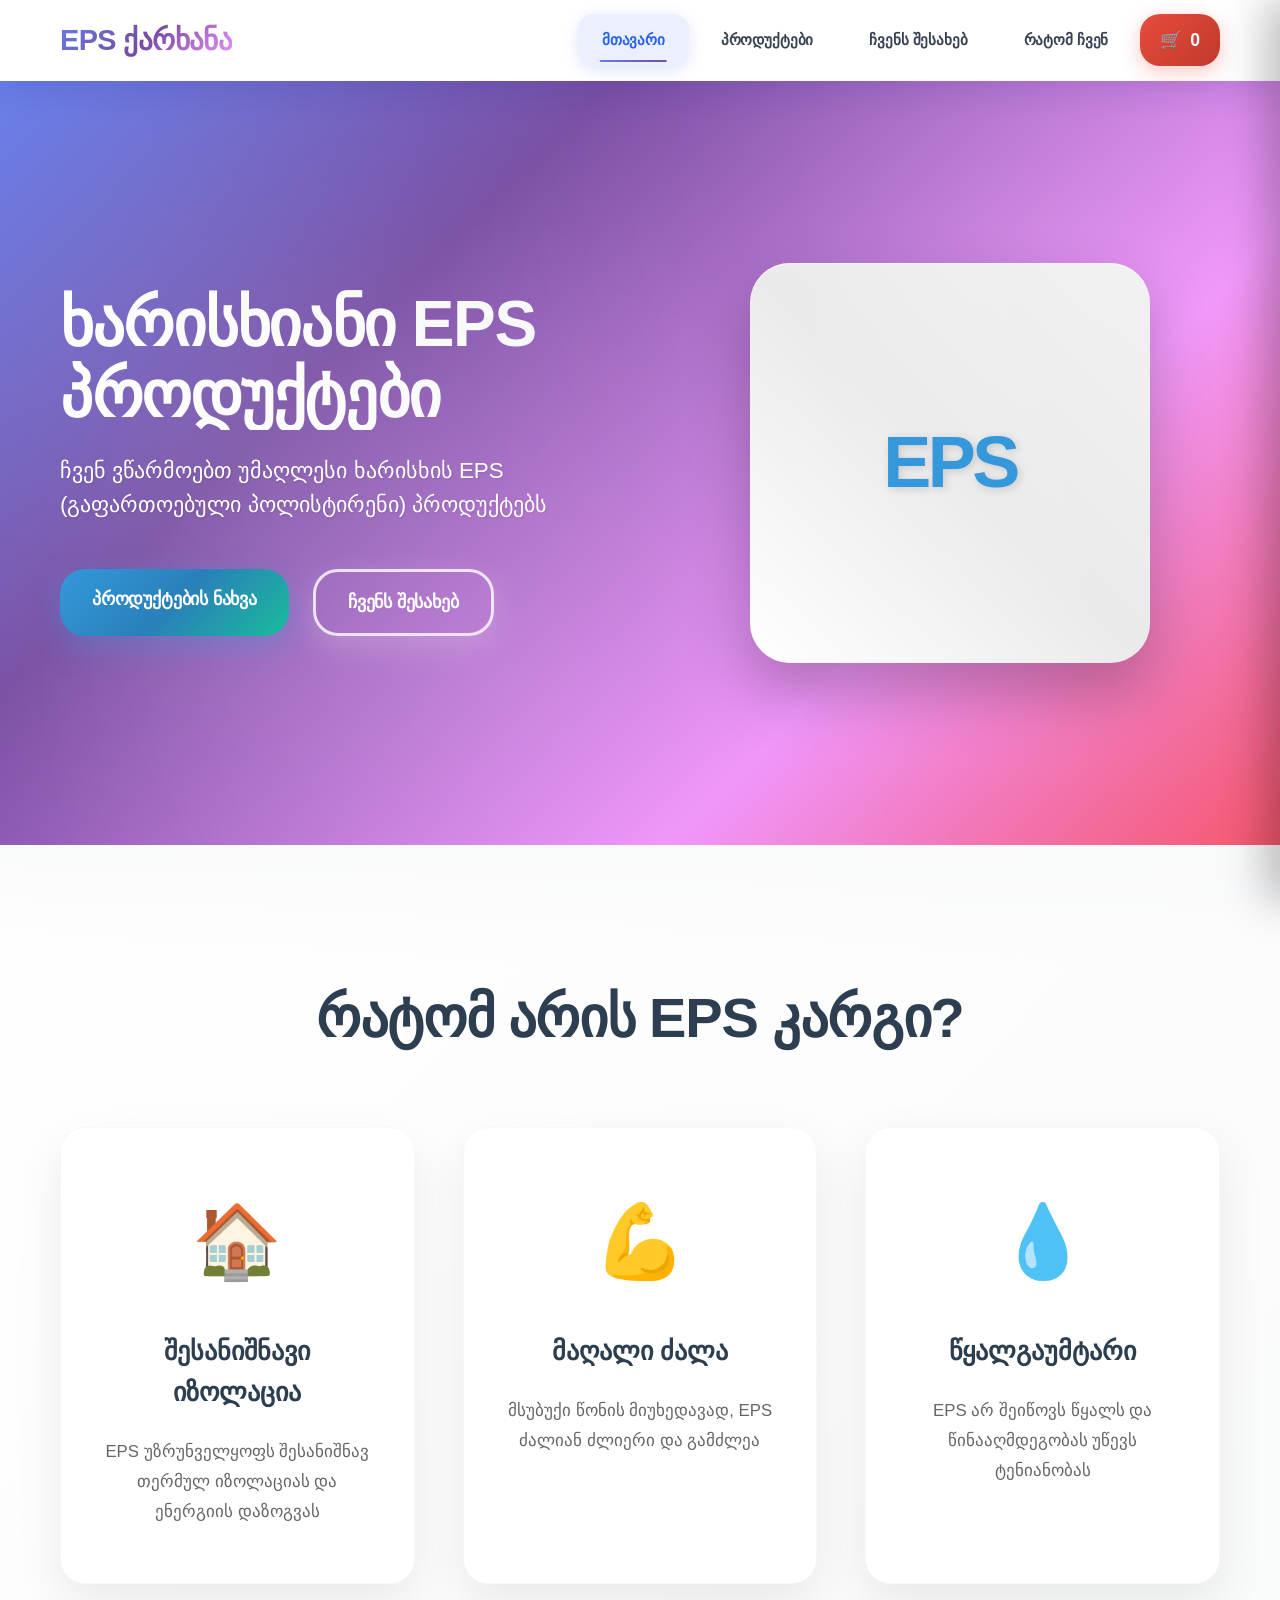
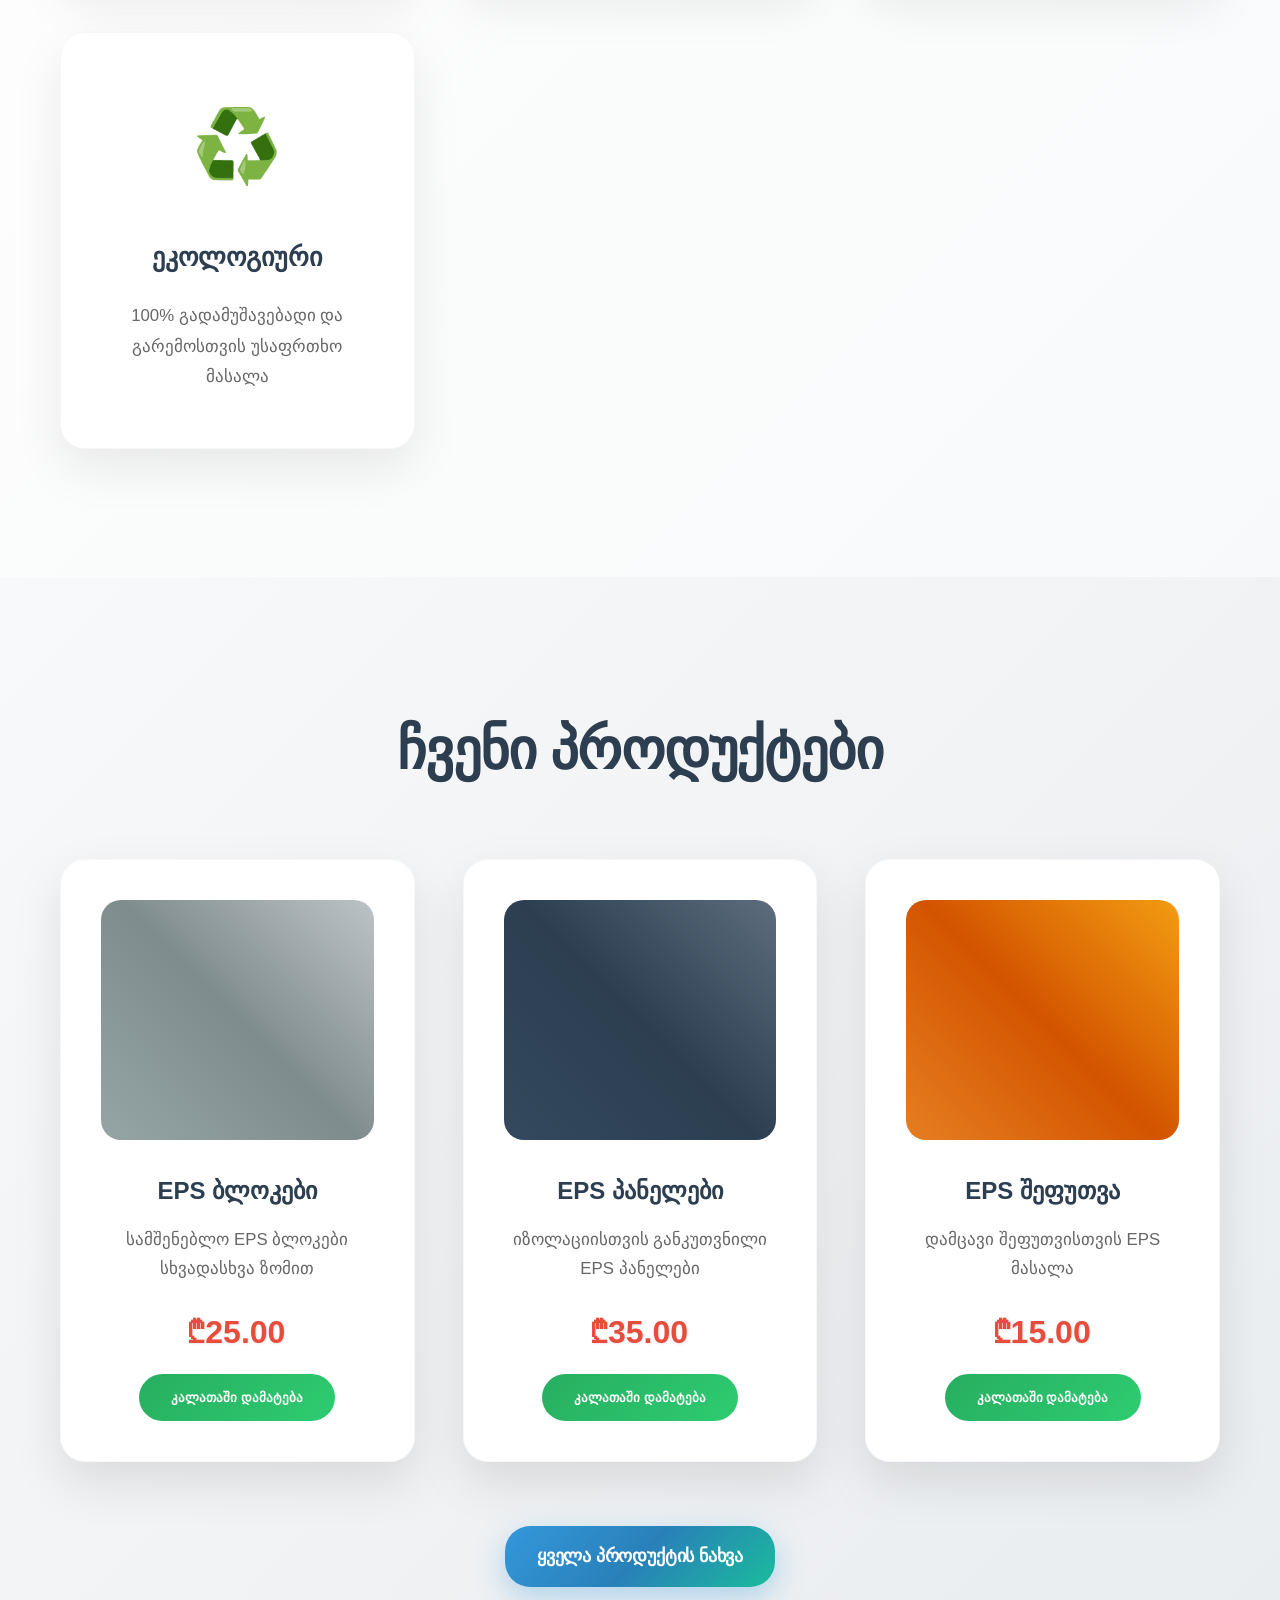
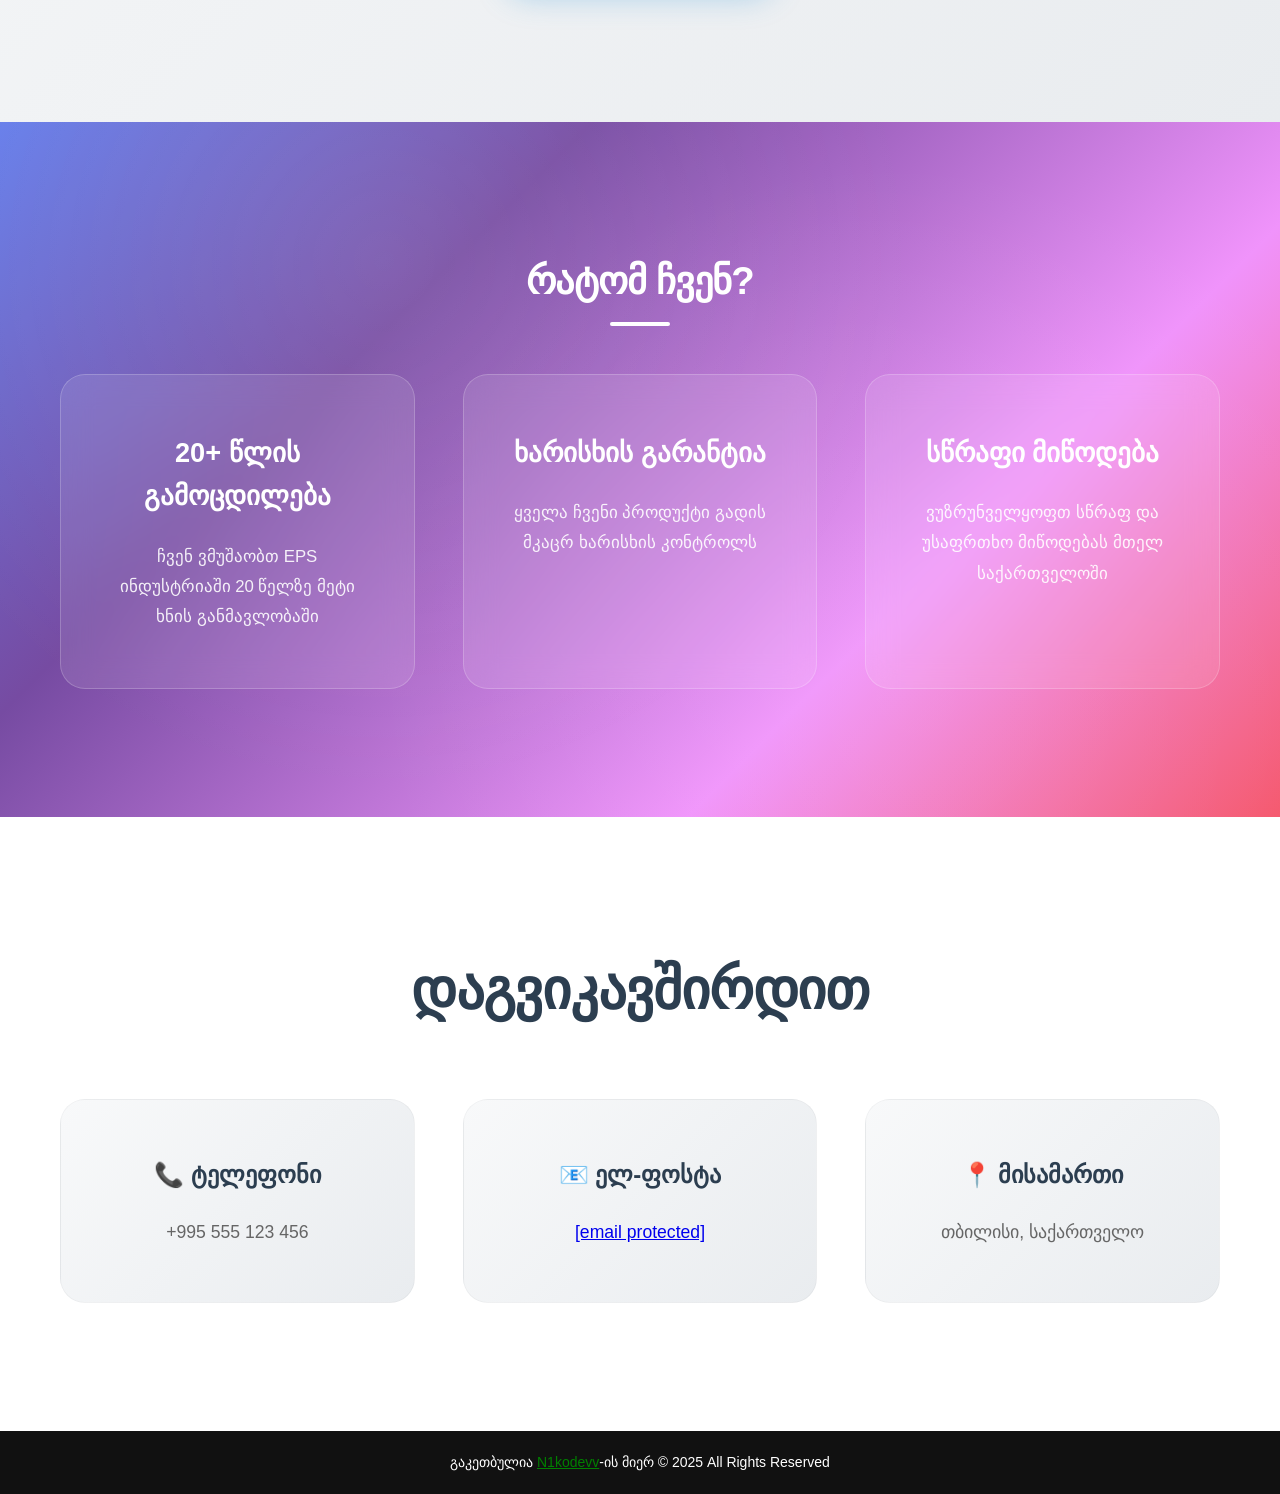
==== commit d02c9262: "." ====
--- a/index.html
+++ b/index.html
@@ -3,527 +3,260 @@
   <head>
     <meta charset="UTF-8" />
     <meta name="viewport" content="width=device-width, initial-scale=1.0" />
-    <meta
-      name="description"
-      content="ეპს ქარხანა - მაღალი ხარისხის ექსპანდირებული პოლისტირენის პროდუქტები საქართველოში. იზოლაცია, შენობის მასალები და სპეციალური ეპს პროდუქტები."
-    />
-    <meta
-      name="keywords"
-      content="ეპს, ექსპანდირებული პოლისტირენი, იზოლაცია, შენობის მასალები, საქართველო, ქარხანა"
-    />
-    <meta name="author" content="EPS Factory Georgia" />
-    <meta
-      property="og:title"
-      content="ეპს ქარხანა - მაღალი ხარისხის ექსპანდირებული პოლისტირენი"
-    />
-    <meta
-      property="og:description"
-      content="საქართველოს წამყვანი ეპს პროდუქტების მწარმოებელი. მაღალი ხარისხის იზოლაციური მასალები და შენობის პროდუქტები."
-    />
-    <meta property="og:type" content="website" />
-
-    <title>
-      ეპს ქარხანა - მაღალი ხარისხის ექსპანდირებული პოლისტირენი | საქართველო
-    </title>
+    <title>EPS ქარხანა - ხარისხიანი EPS პროდუქტები</title>
     <link rel="stylesheet" href="./style.css" />
-    <link rel="preconnect" href="https://fonts.googleapis.com" />
-    <link rel="preconnect" href="https://fonts.gstatic.com" crossorigin />
-    <link
-      href="https://fonts.googleapis.com/css2?family=Noto+Sans+Georgian:wght@300;400;500;600;700&display=swap"
-      rel="stylesheet"
-    />
   </head>
+
   <body>
-    <!-- Header -->
-    <header class="header" id="header">
-      <nav class="nav container">
-        <div class="nav__brand">
-          <h2>ეპს ქარხანა</h2>
-        </div>
-        <div class="nav__menu" id="nav-menu">
-          <ul class="nav__list">
-            <li class="nav__item">
-              <a href="#home" class="nav__link active">მთავარი</a>
-            </li>
-            <li class="nav__item">
-              <a href="#benefits" class="nav__link">ეპს-ის უპირატესობები</a>
-            </li>
-            <li class="nav__item">
-              <a href="#why-us" class="nav__link">რატომ ჩვენ</a>
-            </li>
-            <li class="nav__item">
-              <a href="#products" class="nav__link">პროდუქტები</a>
-            </li>
-            <li class="nav__item">
-              <a href="#about" class="nav__link">ჩვენ შესახებ</a>
-            </li>
-            <li class="nav__item">
-              <a href="#contact" class="nav__link">კონტაქტი</a>
-            </li>
-          </ul>
-        </div>
-        <div class="nav__actions">
-          <div class="cart-icon" id="cart-icon">
-            <svg
-              width="24"
-              height="24"
-              viewBox="0 0 24 24"
-              fill="none"
-              xmlns="http://www.w3.org/2000/svg"
-            >
-              <path
-                d="M3 3H5L5.4 5M7 13H17L21 5H5.4M7 13L5.4 5M7 13L4.7 15.3C4.3 15.7 4.6 16.5 5.1 16.5H17M17 13V17C17 18.1 16.1 19 15 19H9C7.9 19 7 18.1 7 17V13M9 21C9.6 21 10 21.4 10 22S9.6 23 9 23 8 22.6 8 22 8.4 21 9 21ZM20 21C20.6 21 21 21.4 21 22S20.6 23 20 23 19 22.6 19 22 19.4 21 20 21Z"
-                stroke="currentColor"
-                stroke-width="2"
-                stroke-linecap="round"
-                stroke-linejoin="round"
-              />
-            </svg>
-            <span class="cart-count" id="cart-count">0</span>
-          </div>
-          <div class="nav__toggle" id="nav-toggle">
-            <span></span>
-            <span></span>
-            <span></span>
-          </div>
-        </div>
-      </nav>
-    </header>
+    <!-- Navigation -->
+    <nav class="navbar">
+      <div class="nav-container">
+        <div class="nav-logo">
+          <h2>EPS ქარხანა</h2>
+        </div>
+
+        <ul class="nav-menu">
+          <li><a href="index.html" class="nav-link active">მთავარი</a></li>
+          <li><a href="products.html" class="nav-link">პროდუქტები</a></li>
+          <li><a href="about.html" class="nav-link">ჩვენს შესახებ</a></li>
+          <li><a href="why-us.html" class="nav-link">რატომ ჩვენ</a></li>
+          <li>
+            <a
+              href="#"
+              class="cart-icon"
+              data-tooltip="კალათის ნახვა"
+              onclick="toggleCart()"
+            >
+              🛒 <span id="cart-count">0</span>
+            </a>
+          </li>
+        </ul>
+
+        <div class="hamburger" onclick="toggleMobileMenu()">
+          <div class="bar"></div>
+          <div class="bar"></div>
+          <div class="bar"></div>
+        </div>
+      </div>
+    </nav>
+
+    <!-- Mobile Overlay -->
+    <div class="mobile-overlay">
+      <div class="mobile-menu-content">
+        <ul>
+          <li><a href="index.html">მთავარი</a></li>
+          <li><a href="products.html">პროდუქტები</a></li>
+          <li><a href="about.html">ჩვენს შესახებ</a></li>
+          <li><a href="why-us.html">რატომ ჩვენ</a></li>
+          <li><a href="contact.html">კონტაქტი</a></li>
+          <li>
+            <a
+              href="#"
+              class="cart-icon"
+              data-tooltip="კალათის ნახვა"
+              onclick="toggleCart()"
+            >
+              🛒 <span id="cart-count">0</span>
+            </a>
+          </li>
+        </ul>
+      </div>
+    </div>
+
+    <!-- Hero Section -->
+    <section class="hero">
+      <div class="hero-content">
+        <div>
+          <h1 class="hero-title">ხარისხიანი EPS პროდუქტები</h1>
+          <p class="hero-subtitle">
+            ჩვენ ვწარმოებთ უმაღლესი ხარისხის EPS (გაფართოებული პოლისტირენი)
+            პროდუქტებს
+          </p>
+          <div class="hero-buttons">
+            <a href="products.html" class="btn btn-primary"
+              >პროდუქტების ნახვა</a
+            >
+            <a href="about.html" class="btn btn-secondary">ჩვენს შესახებ</a>
+          </div>
+        </div>
+        <div class="hero-image">
+          <div class="eps-visual"></div>
+        </div>
+      </div>
+    </section>
+
+    <!-- Features Section -->
+    <section class="features">
+      <div class="container">
+        <h2 class="section-title">რატომ არის EPS კარგი?</h2>
+        <div class="features-grid">
+          <div class="feature-card">
+            <div class="feature-icon">🏠</div>
+            <h3>შესანიშნავი იზოლაცია</h3>
+            <p>
+              EPS უზრუნველყოფს შესანიშნავ თერმულ იზოლაციას და ენერგიის დაზოგვას
+            </p>
+          </div>
+          <div class="feature-card">
+            <div class="feature-icon">💪</div>
+            <h3>მაღალი ძალა</h3>
+            <p>მსუბუქი წონის მიუხედავად, EPS ძალიან ძლიერი და გამძლეა</p>
+          </div>
+          <div class="feature-card">
+            <div class="feature-icon">💧</div>
+            <h3>წყალგაუმტარი</h3>
+            <p>EPS არ შეიწოვს წყალს და წინააღმდეგობას უწევს ტენიანობას</p>
+          </div>
+          <div class="feature-card">
+            <div class="feature-icon">♻️</div>
+            <h3>ეკოლოგიური</h3>
+            <p>100% გადამუშავებადი და გარემოსთვის უსაფრთხო მასალა</p>
+          </div>
+        </div>
+      </div>
+    </section>
+
+    <!-- Products Preview -->
+    <section class="products-preview">
+      <div class="container">
+        <h2 class="section-title">ჩვენი პროდუქტები</h2>
+        <div class="products-grid">
+          <div class="product-card" data-category="blocks">
+            <div class="product-image eps-block"></div>
+            <h3>EPS ბლოკები</h3>
+            <p>სამშენებლო EPS ბლოკები სხვადასხვა ზომით</p>
+            <div class="product-price">₾25.00</div>
+            <button
+              class="add-to-cart"
+              onclick="addToCart('eps-block-1', 'EPS ბლოკები', 25.00)"
+            >
+              კალათაში დამატება
+            </button>
+          </div>
+          <div class="product-card" data-category="panels">
+            <div class="product-image eps-panel"></div>
+            <h3>EPS პანელები</h3>
+            <p>იზოლაციისთვის განკუთვნილი EPS პანელები</p>
+            <div class="product-price">₾35.00</div>
+            <button
+              class="add-to-cart"
+              onclick="addToCart('eps-panel-1', 'EPS პანელები', 35.00)"
+            >
+              კალათაში დამატება
+            </button>
+          </div>
+          <div class="product-card" data-category="packaging">
+            <div class="product-image eps-packaging"></div>
+            <h3>EPS შეფუთვა</h3>
+            <p>დამცავი შეფუთვისთვის EPS მასალა</p>
+            <div class="product-price">₾15.00</div>
+            <button
+              class="add-to-cart"
+              onclick="addToCart('eps-packaging-1', 'EPS შეფუთვა', 15.00)"
+            >
+              კალათაში დამატება
+            </button>
+          </div>
+        </div>
+        <div class="text-center">
+          <a href="products.html" class="btn btn-primary"
+            >ყველა პროდუქტის ნახვა</a
+          >
+        </div>
+      </div>
+    </section>
+
+    <!-- Why Choose Us -->
+    <section class="why-us">
+      <div class="container">
+        <h2 class="section-title">რატომ ჩვენ?</h2>
+        <div class="why-us-grid">
+          <div class="why-us-item">
+            <h3>20+ წლის გამოცდილება</h3>
+            <p>ჩვენ ვმუშაობთ EPS ინდუსტრიაში 20 წელზე მეტი ხნის განმავლობაში</p>
+          </div>
+          <div class="why-us-item">
+            <h3>ხარისხის გარანტია</h3>
+            <p>ყველა ჩვენი პროდუქტი გადის მკაცრ ხარისხის კონტროლს</p>
+          </div>
+          <div class="why-us-item">
+            <h3>სწრაფი მიწოდება</h3>
+            <p>ვუზრუნველყოფთ სწრაფ და უსაფრთხო მიწოდებას მთელ საქართველოში</p>
+          </div>
+        </div>
+      </div>
+    </section>
+
+    <!-- Contact Section -->
+    <section class="contact">
+      <div class="container">
+        <h2 class="section-title">დაგვიკავშირდით</h2>
+        <div class="contact-info">
+          <div class="contact-item">
+            <h3>📞 ტელეფონი</h3>
+            <p>+995 555 123 456</p>
+          </div>
+          <div class="contact-item">
+            <h3>📧 ელ-ფოსტა</h3>
+            <p>
+              <a
+                href="/cdn-cgi/l/email-protection#ddb4b3bbb29db8adaeacbcafa5bcb3bcf3bab8"
+                ><span
+                  class="__cf_email__"
+                  data-cfemail="c7aea9a1a887a2b7b4b6a6b5bfa6a9a6e9a0a2"
+                  >[email&#160;protected]</span
+                ></a
+              >
+            </p>
+          </div>
+          <div class="contact-item">
+            <h3>📍 მისამართი</h3>
+            <p>თბილისი, საქართველო</p>
+          </div>
+        </div>
+      </div>
+    </section>
 
     <!-- Cart Sidebar -->
-    <div class="cart-sidebar" id="cart-sidebar">
+    <div id="cart-sidebar" class="cart-sidebar">
       <div class="cart-header">
         <h3>კალათა</h3>
-        <button class="cart-close" id="cart-close">&times;</button>
-      </div>
-      <div class="cart-items" id="cart-items">
-        <p class="empty-cart">კალათა ცარიელია</p>
+        <button onclick="toggleCart()" class="close-cart">✕</button>
+      </div>
+      <div id="cart-items" class="cart-items">
+        <p>კალათა ცარიელია</p>
       </div>
       <div class="cart-footer">
         <div class="cart-total">
-          <strong>სულ: <span id="cart-total">0</span> ლარი</strong>
-        </div>
-        <button class="checkout-btn" id="checkout-btn">
-          შეკვეთის გაფორმება
-        </button>
+          <strong>სულ: ₾<span id="cart-total">0.00</span></strong>
+        </div>
+        <a href="checkout.html" class="btn btn-primary btn-full">გადახდა</a>
       </div>
     </div>
 
-    <!-- Main Content -->
-    <main>
-      <!-- Hero Section -->
-      <section class="hero" id="home">
-        <div class="hero__container container">
-          <div class="hero__content">
-            <h1 class="hero__title">
-              საქართველოს წამყვანი <span class="highlight">ეპს ქარხანა</span>
-            </h1>
-            <p class="hero__description">
-              ჩვენ ვაწარმოებთ მაღალი ხარისხის ექსპანდირებული პოლისტირენის
-              პროდუქტებს, რომლებიც შეესაბამება ევროპულ სტანდარტებს და
-              უზრუნველყოფს შენობების ეფექტურ თერმოიზოლაციას.
-            </p>
-            <div class="hero__buttons">
-              <a href="#products" class="btn btn--primary">პროდუქტების ნახვა</a>
-              <a href="#contact" class="btn btn--secondary">კონტაქტი</a>
-            </div>
-          </div>
-          <div class="hero__image">
-            <div class="hero__image-placeholder">
-              <svg
-                width="400"
-                height="300"
-                viewBox="0 0 400 300"
-                fill="none"
-                xmlns="http://www.w3.org/2000/svg"
-              >
-                <rect width="400" height="300" fill="#f0f9ff" />
-                <rect
-                  x="50"
-                  y="50"
-                  width="300"
-                  height="200"
-                  fill="#0ea5e9"
-                  opacity="0.1"
-                />
-                <text
-                  x="200"
-                  y="160"
-                  text-anchor="middle"
-                  fill="#0ea5e9"
-                  font-size="16"
-                >
-                  ეპს პროდუქტები
-                </text>
-              </svg>
-            </div>
-          </div>
-        </div>
-      </section>
-
-      <!-- Benefits Section -->
-      <section class="benefits" id="benefits">
-        <div class="container">
-          <div class="section-header">
-            <h2 class="section-title">რატომ არის ეპს საუკეთესო არჩევანი?</h2>
-            <p class="section-subtitle">
-              ექსპანდირებული პოლისტირენის უნიკალური თვისებები
-            </p>
-          </div>
-          <div class="benefits__grid">
-            <div class="benefit-card">
-              <div class="benefit-icon">🏠</div>
-              <h3>შესანიშნავი იზოლაცია</h3>
-              <p>
-                ეპს უზრუნველყოფს შენობის ეფექტურ თერმოიზოლაციას და ენერგიის
-                დაზოგვას
-              </p>
-            </div>
-            <div class="benefit-card">
-              <div class="benefit-icon">💧</div>
-              <h3>წყალგაუმტარობა</h3>
-              <p>
-                მასალა არ შეიწოვს წყალს და ინარჩუნებს თავის თვისებებს ნებისმიერ
-                პირობებში
-              </p>
-            </div>
-            <div class="benefit-card">
-              <div class="benefit-icon">🪶</div>
-              <h3>მსუბუქი წონა</h3>
-              <p>მცირე წონის გამო ადვილია ტრანსპორტირება და მონტაჟი</p>
-            </div>
-            <div class="benefit-card">
-              <div class="benefit-icon">🛡️</div>
-              <h3>გამძლეობა</h3>
-              <p>მაღალი მექანიკური სიმტკიცე და ხანგრძლივი სამსახურის ვადა</p>
-            </div>
-            <div class="benefit-card">
-              <div class="benefit-icon">🌱</div>
-              <h3>ეკოლოგიურად უსაფრთხო</h3>
-              <p>მასალა არ შეიცავს მავნე ნივთიერებებს და რეციკლირდება</p>
-            </div>
-            <div class="benefit-card">
-              <div class="benefit-icon">🔥</div>
-              <h3>ცეცხლგამძლეობა</h3>
-              <p>
-                თვითგამქრობადი მასალა, რომელიც შეესაბამება უსაფრთხოების
-                სტანდარტებს
-              </p>
-            </div>
-          </div>
-        </div>
-      </section>
-
-      <!-- Why Us Section -->
-      <section class="why-us" id="why-us">
-        <div class="container">
-          <div class="section-header">
-            <h2 class="section-title">რატომ უნდა აირჩიოთ ჩვენ?</h2>
-            <p class="section-subtitle">ჩვენი კონკურენტული უპირატესობები</p>
-          </div>
-          <div class="why-us__content">
-            <div class="why-us__features">
-              <div class="feature-item">
-                <div class="feature-number">01</div>
-                <div class="feature-content">
-                  <h3>20+ წლის გამოცდილება</h3>
-                  <p>
-                    ჩვენ ვმუშაობთ ეპს ინდუსტრიაში უკვე 20 წელზე მეტია და გვაქვს
-                    ღრმა ცოდნა ამ სფეროში
-                  </p>
-                </div>
-              </div>
-              <div class="feature-item">
-                <div class="feature-number">02</div>
-                <div class="feature-content">
-                  <h3>ევროპული ხარისხი</h3>
-                  <p>
-                    ჩვენი პროდუქტები აკმაყოფილებს ევროპულ სტანდარტებს და გაივლის
-                    მკაცრ ხარისხის კონტროლს
-                  </p>
-                </div>
-              </div>
-              <div class="feature-item">
-                <div class="feature-number">03</div>
-                <div class="feature-content">
-                  <h3>სწრაფი მიწოდება</h3>
-                  <p>
-                    ჩვენ გვაქვს საკუთარი ლოგისტიკა და უზრუნველვყოფთ სწრაფ
-                    მიწოდებას მთელი საქართველოს მასშტაბით
-                  </p>
-                </div>
-              </div>
-              <div class="feature-item">
-                <div class="feature-number">04</div>
-                <div class="feature-content">
-                  <h3>კონკურენტული ფასები</h3>
-                  <p>
-                    პირდაპირ მწარმოებლისგან შეძენით უმაღლესი ხარისხის პროდუქტებს
-                    საუკეთესო ფასებში
-                  </p>
-                </div>
-              </div>
-            </div>
-          </div>
-        </div>
-      </section>
-
-      <!-- Products Section -->
-      <section class="products" id="products">
-        <div class="container">
-          <div class="section-header">
-            <h2 class="section-title">ჩვენი პროდუქტები</h2>
-            <p class="section-subtitle">
-              ფართო ასორტიმენტი ყველა საჭიროებისთვის
-            </p>
-          </div>
-
-          <!-- Filters and Search -->
-          <div class="products__controls">
-            <div class="search-box">
-              <input
-                type="text"
-                id="product-search"
-                placeholder="მოძებნეთ პროდუქტი..."
-              />
-              <svg
-                class="search-icon"
-                width="20"
-                height="20"
-                viewBox="0 0 24 24"
-                fill="none"
-                xmlns="http://www.w3.org/2000/svg"
-              >
-                <circle
-                  cx="11"
-                  cy="11"
-                  r="8"
-                  stroke="currentColor"
-                  stroke-width="2"
-                />
-                <path
-                  d="m21 21-4.35-4.35"
-                  stroke="currentColor"
-                  stroke-width="2"
-                />
-              </svg>
-            </div>
-            <div class="filters">
-              <select id="category-filter">
-                <option value="">ყველა კატეგორია</option>
-                <option value="insulation">იზოლაცია</option>
-                <option value="packaging">შეფუთვა</option>
-                <option value="construction">მშენებლობა</option>
-              </select>
-              <select id="price-filter">
-                <option value="">ყველა ფასი</option>
-                <option value="0-50">0-50 ლარი</option>
-                <option value="50-100">50-100 ლარი</option>
-                <option value="100+">100+ ლარი</option>
-              </select>
-            </div>
-          </div>
-
-          <!-- Products Grid -->
-          <div class="products__grid" id="products-grid">
-            <!-- Products will be loaded dynamically -->
-          </div>
-        </div>
-      </section>
-
-      <!-- About Section -->
-      <section class="about" id="about">
-        <div class="container">
-          <div class="about__content">
-            <div class="about__text">
-              <h2>ჩვენ შესახებ</h2>
-              <p>
-                ეპს ქარხანა არის საქართველოს წამყვანი ექსპანდირებული
-                პოლისტირენის მწარმოებელი კომპანია. ჩვენ დავარსდით 2003 წელს და
-                დღემდე ვართ ლიდერები ამ სფეროში.
-              </p>
-              <p>
-                ჩვენი მისიაა მივაწოდოთ ქართულ ბაზარს მაღალი ხარისხის,
-                ეკოლოგიურად უსაფრთხო და ენერგოეფექტური იზოლაციური მასალები,
-                რომლებიც ხელს უწყობს თანამედროვე, ენერგოეფექტური შენობების
-                მშენებლობას.
-              </p>
-              <div class="about__stats">
-                <div class="stat-item">
-                  <h3>20+</h3>
-                  <p>წლის გამოცდილება</p>
-                </div>
-                <div class="stat-item">
-                  <h3>1000+</h3>
-                  <p>კმაყოფილი კლიენტი</p>
-                </div>
-                <div class="stat-item">
-                  <h3>50+</h3>
-                  <p>პროდუქტის ნაირსახეობა</p>
-                </div>
-              </div>
-            </div>
-            <div class="about__image">
-              <div class="about__image-placeholder">
-                <svg
-                  width="500"
-                  height="400"
-                  viewBox="0 0 500 400"
-                  fill="none"
-                  xmlns="http://www.w3.org/2000/svg"
-                >
-                  <rect width="500" height="400" fill="#f8fafc" />
-                  <rect
-                    x="50"
-                    y="50"
-                    width="400"
-                    height="300"
-                    fill="#0ea5e9"
-                    opacity="0.1"
-                  />
-                  <text
-                    x="250"
-                    y="210"
-                    text-anchor="middle"
-                    fill="#0ea5e9"
-                    font-size="18"
-                  >
-                    ქარხნის ფოტო
-                  </text>
-                </svg>
-              </div>
-            </div>
-          </div>
-        </div>
-      </section>
-
-      <!-- Contact Section -->
-      <section class="contact" id="contact">
-        <div class="container">
-          <div class="section-header">
-            <h2 class="section-title">დაგვიკავშირდით</h2>
-            <p class="section-subtitle">
-              ჩვენ მზად ვართ თქვენს შეკითხვებზე პასუხის გასაცემად
-            </p>
-          </div>
-          <div class="contact__content">
-            <div class="contact__info">
-              <div class="contact-item">
-                <div class="contact-icon">📍</div>
-                <div>
-                  <h4>მისამართი</h4>
-                  <p>თბილისი, საქართველო<br />ინდუსტრიული ზონა #1</p>
-                </div>
-              </div>
-              <div class="contact-item">
-                <div class="contact-icon">📞</div>
-                <div>
-                  <h4>ტელეფონი</h4>
-                  <p>+995 32 2 XX XX XX<br />+995 599 XX XX XX</p>
-                </div>
-              </div>
-              <div class="contact-item">
-                <div class="contact-icon">✉️</div>
-                <div>
-                  <h4>ელ. ფოსტა</h4>
-                  <p>
-                    <a
-                      href="/cdn-cgi/l/email-protection"
-                      class="__cf_email__"
-                      data-cfemail="81e8efe7eec1e4f1f2e7e0e2f5eef3f8afe6e4"
-                      >[email&#160;protected]</a
-                    ><br /><a
-                      href="/cdn-cgi/l/email-protection"
-                      class="__cf_email__"
-                      data-cfemail="e89b89848d9ba88d989b8e898b9c879a91c68f8d"
-                      >[email&#160;protected]</a
-                    >
-                  </p>
-                </div>
-              </div>
-              <div class="contact-item">
-                <div class="contact-icon">🕒</div>
-                <div>
-                  <h4>სამუშაო საათები</h4>
-                  <p>
-                    ორშაბათი - პარასკევი: 9:00-18:00<br />შაბათი: 10:00-15:00
-                  </p>
-                </div>
-              </div>
-            </div>
-            <div class="contact__map">
-              <div id="map" class="map-container">
-                <iframe
-                  src="https://www.google.com/maps/embed?pb=!1m18!1m12!1m3!1d2977.0!2d44.7830!3d41.7151!2m3!1f0!2f0!3f0!3m2!1i1024!2i768!4f13.1!3m3!1m2!1s0x0%3A0x0!2zNDHCsDQyJzU0LjQiTiA0NMKwNDYnNTguOCJF!5e0!3m2!1sen!2sge!4v1620000000000!5m2!1sen!2sge"
-                  width="100%"
-                  height="400"
-                  style="border: 0"
-                  allowfullscreen=""
-                  loading="lazy"
-                  referrerpolicy="no-referrer-when-downgrade"
-                >
-                </iframe>
-              </div>
-            </div>
-          </div>
-        </div>
-      </section>
-    </main>
-
     <!-- Footer -->
-    <footer class="footer">
-      <div class="container">
-        <div class="footer__content">
-          <div class="footer__brand">
-            <h3>ეპს ქარხანა</h3>
-            <p>საქართველოს წამყვანი ექსპანდირებული პოლისტირენის მწარმოებელი</p>
-          </div>
-          <div class="footer__links">
-            <h4>სწრაფი ლინკები</h4>
-            <ul>
-              <li><a href="#home">მთავარი</a></li>
-              <li><a href="#products">პროდუქტები</a></li>
-              <li><a href="#about">ჩვენ შესახებ</a></li>
-              <li><a href="#contact">კონტაქტი</a></li>
-            </ul>
-          </div>
-          <div class="footer__contact">
-            <h4>კონტაქტი</h4>
-            <p>📞 +995 32 2 XX XX XX</p>
-            <p>
-              ✉️
-              <a
-                href="/cdn-cgi/l/email-protection"
-                class="__cf_email__"
-                data-cfemail="7a13141c153a1f0a091c1b190e150803541d1f"
-                >[email&#160;protected]</a
-              >
-            </p>
-            <p>📍 თბილისი, საქართველო</p>
-          </div>
-        </div>
-      </div>
+
+    <footer
+      style="
+        text-align: center;
+        padding: 20px;
+        background-color: #111;
+        color: #fff;
+        font-size: 14px;
+      "
+    >
+      გაკეთბულია
+      <a
+        style="color: green"
+        target="_blank"
+        href="https://n1k0devv.github.io/N1kodevv/"
+        >N1kodevv</a
+      >-ის მიერ © 2025 All Rights Reserved
     </footer>
-    <footer
-          style="
-            text-align: center;
-            padding: 20px;
-            background-color: #111;
-            color: #fff;
-            font-size: 14px;
-            ;
-          "
-        >
-           გაკეთბულია <a style="color: green;" target="_blank" href="https://n1k0devv.github.io/N1kodevv/">N1kodevv</a>-ის მიერ ©  2025 All Rights Reserved
-        </footer>
-
-    <!-- Scripts -->
     <script
       data-cfasync="false"
       src="/cdn-cgi/scripts/5c5dd728/cloudflare-static/email-decode.min.js"
     ></script>
-    <script src="./products.js"></script>
-    <script src="./georgian-content.js"></script>
     <script src="./script.js"></script>
   </body>
 </html>
--- a/style.css
+++ b/style.css
@@ -5,14 +5,11 @@
     box-sizing: border-box;
 }
 
-html {
-    scroll-behavior: smooth;
-}
-
 body {
-    font-family: 'Noto Sans Georgian', -apple-system, BlinkMacSystemFont, 'Segoe UI', Roboto, sans-serif;
+    font-family: 'Inter', 'Segoe UI', Tahoma, Geneva, Verdana, sans-serif;
     line-height: 1.6;
-    color: #1f2937;
+    color: #333;
+    background-color: #f8f9fa;
     overflow-x: hidden;
 }
 
@@ -22,356 +19,273 @@
     padding: 0 20px;
 }
 
-/* Typography */
-h1, h2, h3, h4, h5, h6 {
-    font-weight: 600;
-    line-height: 1.2;
-}
-
-.highlight {
-    background: linear-gradient(135deg, #0ea5e9, #3b82f6);
+.text-center {
+    text-align: center;
+}
+
+/* Enhanced Navigation with Modern Glass Effect */
+.navbar {
+    position: fixed;
+    top: 0;
+    width: 100%;
+    background: rgba(255, 255, 255, 0.95);
+    backdrop-filter: blur(20px);
+    -webkit-backdrop-filter: blur(20px);
+    border-bottom: 1px solid rgba(255, 255, 255, 0.2);
+    z-index: 1000;
+    transition: all 0.4s cubic-bezier(0.25, 0.46, 0.45, 0.94);
+    box-shadow: 0 8px 32px rgba(31, 38, 135, 0.15);
+}
+
+.navbar.scrolled {
+    background: rgba(255, 255, 255, 0.98);
+    backdrop-filter: blur(25px);
+    box-shadow: 0 8px 40px rgba(0, 0, 0, 0.12);
+    border-bottom: 1px solid rgba(102, 126, 234, 0.2);
+}
+
+.nav-container {
+    max-width: 1200px;
+    margin: 0 auto;
+    padding: 0 20px;
+    display: flex;
+    justify-content: space-between;
+    align-items: center;
+    height: 80px;
+    position: relative;
+}
+
+/* Enhanced Logo with Modern Typography */
+.nav-logo {
+    display: flex;
+    align-items: center;
+    gap: 1rem;
+    position: relative;
+    transition: all 0.4s cubic-bezier(0.25, 0.46, 0.45, 0.94);
+}
+
+.nav-logo:hover {
+    transform: translateY(-2px);
+}
+
+.nav-logo h2 {
+    font-size: 1.8rem;
+    font-weight: 800;
+    background: linear-gradient(135deg, #667eea 0%, #764ba2 50%, #f093fb 100%);
     -webkit-background-clip: text;
     -webkit-text-fill-color: transparent;
     background-clip: text;
-}
-
-/* Buttons */
-.btn {
-    display: inline-block;
-    padding: 12px 24px;
-    border-radius: 8px;
+    position: relative;
+    transition: all 0.4s cubic-bezier(0.25, 0.46, 0.45, 0.94);
+    letter-spacing: -0.02em;
+}
+
+.nav-logo h2::after {
+    content: '';
+    position: absolute;
+    bottom: -4px;
+    left: 0;
+    width: 0;
+    height: 3px;
+    background: linear-gradient(90deg, #667eea, #764ba2);
+    transition: width 0.4s cubic-bezier(0.25, 0.46, 0.45, 0.94);
+    border-radius: 2px;
+}
+
+.nav-logo:hover h2::after {
+    width: 100%;
+}
+
+/* Modern Navigation Menu */
+.nav-menu {
+    display: flex;
+    list-style: none;
+    gap: 0.5rem;
+    align-items: center;
+    margin: 0;
+    padding: 0;
+    transition: all 0.4s cubic-bezier(0.25, 0.46, 0.45, 0.94);
+}
+
+.nav-link {
+    color: #374151;
     text-decoration: none;
-    font-weight: 500;
-    transition: all 0.3s ease;
-    border: none;
+    font-weight: 600;
+    font-size: 0.95rem;
+    position: relative;
+    padding: 14px 24px;
+    border-radius: 16px;
+    display: flex;
+    align-items: center;
+    gap: 8px;
+    white-space: nowrap;
+    transition: all 0.4s cubic-bezier(0.25, 0.46, 0.45, 0.94);
+    overflow: hidden;
+    letter-spacing: -0.01em;
+}
+
+.nav-link::before {
+    content: '';
+    position: absolute;
+    top: 0;
+    left: -100%;
+    width: 100%;
+    height: 100%;
+    background: linear-gradient(90deg, transparent, rgba(102, 126, 234, 0.1), transparent);
+    transition: left 0.6s cubic-bezier(0.25, 0.46, 0.45, 0.94);
+}
+
+.nav-link:hover::before {
+    left: 100%;
+}
+
+.nav-link::after {
+    content: '';
+    position: absolute;
+    bottom: 4px;
+    left: 50%;
+    width: 0;
+    height: 2px;
+    background: linear-gradient(90deg, #667eea, #764ba2);
+    transition: all 0.4s cubic-bezier(0.25, 0.46, 0.45, 0.94);
+    transform: translateX(-50%);
+    border-radius: 1px;
+}
+
+.nav-link:hover {
+    color: #2563eb;
+    background: rgba(102, 126, 234, 0.08);
+    transform: translateY(-2px);
+    box-shadow: 0 8px 25px rgba(102, 126, 234, 0.15);
+}
+
+.nav-link:hover::after {
+    width: 60%;
+}
+
+.nav-link.active {
+    color: #2563eb;
+    background: rgba(102, 126, 234, 0.12);
+    font-weight: 700;
+    box-shadow: 0 4px 15px rgba(102, 126, 234, 0.2);
+}
+
+.nav-link.active::after {
+    width: 60%;
+}
+
+/* Enhanced Cart Icon */
+.cart-icon {
+    color: white;
+    text-decoration: none;
+    font-size: 1.1rem;
+    padding: 12px 20px;
+    background: linear-gradient(135deg, #e74c3c, #c0392b);
+    border-radius: 20px;
+    transition: all 0.4s cubic-bezier(0.4, 0, 0.2, 1);
     cursor: pointer;
-    font-size: 16px;
-}
-
-.btn--primary {
-    background: linear-gradient(135deg, #0ea5e9, #3b82f6);
-    color: white;
-    box-shadow: 0 4px 15px rgba(59, 130, 246, 0.3);
-}
-
-.btn--primary:hover {
-    transform: translateY(-2px);
-    box-shadow: 0 8px 25px rgba(59, 130, 246, 0.4);
-}
-
-.btn--secondary {
-    background: transparent;
-    color: #0ea5e9;
-    border: 2px solid #0ea5e9;
-}
-
-.btn--secondary:hover {
-    background: #0ea5e9;
-    color: white;
-    transform: translateY(-2px);
-}
-
-/* Header */
-.header {
+    position: relative;
+    overflow: hidden;
+    box-shadow: 0 6px 20px rgba(231, 76, 60, 0.3);
+    font-weight: 600;
+    display: flex;
+    align-items: center;
+    gap: 8px;
+}
+
+.cart-icon::before {
+    content: '';
+    position: absolute;
+    top: 50%;
+    left: 50%;
+    width: 0;
+    height: 0;
+    background: rgba(255,255,255,0.3);
+    border-radius: 50%;
+    transition: all 0.6s ease;
+    transform: translate(-50%, -50%);
+}
+
+.cart-icon:hover::before {
+    width: 300px;
+    height: 300px;
+}
+
+.cart-icon:hover {
+    background: linear-gradient(135deg, #c0392b, #a93226);
+    transform: translateY(-3px) scale(1.05);
+    box-shadow: 0 12px 35px rgba(231, 76, 60, 0.4);
+}
+
+/* Modern Hamburger Menu */
+.hamburger {
+    display: none;
+    flex-direction: column;
+    cursor: pointer;
+    padding: 8px;
+    z-index: 1001;
+    border-radius: 12px;
+    transition: all 0.4s cubic-bezier(0.25, 0.46, 0.45, 0.94);
+    background: rgba(102, 126, 234, 0.1);
+}
+
+.hamburger:hover {
+    background: rgba(102, 126, 234, 0.2);
+    transform: scale(1.05);
+}
+
+.bar {
+    width: 28px;
+    height: 3px;
+    background: linear-gradient(90deg, #667eea, #764ba2);
+    margin: 4px 0;
+    transition: all 0.4s cubic-bezier(0.25, 0.46, 0.45, 0.94);
+    border-radius: 2px;
+    transform-origin: center;
+}
+
+.hamburger.active .bar:nth-child(1) {
+    transform: translateY(11px) rotate(45deg);
+}
+
+.hamburger.active .bar:nth-child(2) {
+    opacity: 0;
+    transform: scale(0);
+}
+
+.hamburger.active .bar:nth-child(3) {
+    transform: translateY(-11px) rotate(-45deg);
+}
+
+/* Mobile Menu Overlay */
+.mobile-overlay {
     position: fixed;
     top: 0;
     left: 0;
     width: 100%;
-    background: rgba(255, 255, 255, 0.95);
-    backdrop-filter: blur(10px);
-    z-index: 1000;
-    transition: all 0.3s ease;
-    border-bottom: 1px solid rgba(0, 0, 0, 0.1);
-}
-
-.nav {
+    height: 100vh;
+    background: rgba(0, 0, 0, 0.6);
+    backdrop-filter: blur(8px);
+    z-index: 999;
+    opacity: 0;
+    visibility: hidden;
+    transition: all 0.4s cubic-bezier(0.25, 0.46, 0.45, 0.94);
+}
+
+.mobile-overlay.active {
+    opacity: 1;
+    visibility: visible;
+}
+
+/* Hero Section with Modern Gradient */
+.hero {
+    margin-top: 80px;
+    padding: 6rem 0;
+    background: linear-gradient(135deg, #667eea 0%, #764ba2 30%, #f093fb 70%, #f5576c 100%);
+    color: white;
     display: flex;
     align-items: center;
-    justify-content: space-between;
-    padding: 1rem 0;
-}
-
-.nav__brand h2 {
-    color: #0ea5e9;
-    font-size: 1.5rem;
-}
-
-.nav__list {
-    display: flex;
-    list-style: none;
-    gap: 2rem;
-}
-
-.nav__link {
-    text-decoration: none;
-    color: #374151;
-    font-weight: 500;
-    transition: color 0.3s ease;
-    position: relative;
-}
-
-.nav__link:hover,
-.nav__link.active {
-    color: #0ea5e9;
-}
-
-.nav__link::after {
-    content: '';
-    position: absolute;
-    bottom: -5px;
-    left: 0;
-    width: 0;
-    height: 2px;
-    background: #0ea5e9;
-    transition: width 0.3s ease;
-}
-
-.nav__link:hover::after,
-.nav__link.active::after {
-    width: 100%;
-}
-
-.nav__actions {
-    display: flex;
-    align-items: center;
-    gap: 1rem;
-}
-
-.cart-icon {
-    position: relative;
-    cursor: pointer;
-    padding: 8px;
-    border-radius: 50%;
-    transition: all 0.3s ease;
-}
-
-.cart-icon:hover {
-    background: #f3f4f6;
-    transform: scale(1.1);
-}
-
-.cart-icon.bounce {
-    animation: bounce 0.6s ease;
-}
-
-@keyframes bounce {
-    0%, 20%, 60%, 100% { transform: translateY(0) scale(1); }
-    40% { transform: translateY(-10px) scale(1.1); }
-    80% { transform: translateY(-5px) scale(1.05); }
-}
-
-.cart-count {
-    position: absolute;
-    top: -5px;
-    right: -5px;
-    background: #ef4444;
-    color: white;
-    border-radius: 50%;
-    width: 20px;
-    height: 20px;
-    display: flex;
-    align-items: center;
-    justify-content: center;
-    font-size: 12px;
-    font-weight: bold;
-    animation: pulse 0.3s ease;
-}
-
-@keyframes pulse {
-    0% { transform: scale(1); }
-    50% { transform: scale(1.2); }
-    100% { transform: scale(1); }
-}
-
-.nav__toggle {
-    display: none;
-    flex-direction: column;
-    cursor: pointer;
-    gap: 4px;
-}
-
-.nav__toggle span {
-    width: 25px;
-    height: 3px;
-    background: #374151;
-    transition: all 0.3s ease;
-}
-
-/* Cart Sidebar */
-.cart-sidebar {
-    position: fixed;
-    top: 0;
-    right: -400px;
-    width: 400px;
-    height: 100vh;
-    background: white;
-    box-shadow: -5px 0 15px rgba(0, 0, 0, 0.1);
-    z-index: 1001;
-    transition: right 0.3s ease;
-    display: flex;
-    flex-direction: column;
-}
-
-.cart-sidebar.active {
-    right: 0;
-}
-
-.cart-header {
-    padding: 20px;
-    border-bottom: 1px solid #e5e7eb;
-    display: flex;
-    justify-content: space-between;
-    align-items: center;
-}
-
-.cart-close {
-    background: none;
-    border: none;
-    font-size: 24px;
-    cursor: pointer;
-    color: #6b7280;
-    transition: color 0.3s ease;
-}
-
-.cart-close:hover {
-    color: #ef4444;
-}
-
-.cart-items {
-    flex: 1;
-    padding: 20px;
-    overflow-y: auto;
-}
-
-.cart-item {
-    display: flex;
-    align-items: flex-start;
-    gap: 15px;
-    padding: 15px 0;
-    border-bottom: 1px solid #f3f4f6;
-}
-
-.cart-item-image {
-    width: 60px;
-    height: 60px;
-    display: flex;
-    align-items: center;
-    justify-content: center;
-    background: #f8fafc;
-    border-radius: 8px;
-    overflow: hidden;
-}
-
-.cart-item-image img {
-    width: 100%;
-    height: 100%;
-    object-fit: cover;
-}
-
-.cart-item-info {
-    flex: 1;
-}
-
-.cart-item-name {
-    font-weight: 500;
-    margin-bottom: 5px;
-    font-size: 14px;
-    line-height: 1.3;
-}
-
-.cart-item-price {
-    color: #0ea5e9;
-    font-weight: 600;
-    margin-bottom: 10px;
-}
-
-.quantity-controls {
-    display: flex;
-    align-items: center;
-    gap: 8px;
-}
-
-.quantity-btn {
-    background: #f3f4f6;
-    border: none;
-    width: 28px;
-    height: 28px;
-    border-radius: 50%;
-    cursor: pointer;
-    display: flex;
-    align-items: center;
-    justify-content: center;
-    font-weight: bold;
-    transition: all 0.3s ease;
-}
-
-.quantity-btn:hover {
-    background: #e5e7eb;
-    transform: scale(1.1);
-}
-
-.remove-btn {
-    background: #ef4444 !important;
-    color: white !important;
-    margin-left: 5px;
-}
-
-.remove-btn:hover {
-    background: #dc2626 !important;
-}
-
-.quantity-display {
-    min-width: 20px;
-    text-align: center;
-    font-weight: 500;
-}
-
-.cart-footer {
-    padding: 20px;
-    border-top: 1px solid #e5e7eb;
-}
-
-.cart-total {
-    margin-bottom: 15px;
-    text-align: center;
-    font-size: 18px;
-}
-
-.checkout-btn {
-    width: 100%;
-    padding: 15px;
-    background: linear-gradient(135deg, #0ea5e9, #3b82f6);
-    color: white;
-    border: none;
-    border-radius: 8px;
-    font-weight: 600;
-    cursor: pointer;
-    transition: all 0.3s ease;
-}
-
-.checkout-btn:hover:not(:disabled) {
-    transform: translateY(-2px);
-    box-shadow: 0 8px 25px rgba(59, 130, 246, 0.4);
-}
-
-.checkout-btn:disabled {
-    background: #9ca3af;
-    cursor: not-allowed;
-    transform: none;
-    box-shadow: none;
-}
-
-.empty-cart {
-    text-align: center;
-    color: #6b7280;
-    font-style: italic;
-    padding: 2rem 0;
-}
-
-/* Hero Section */
-.hero {
-    padding: 120px 0 80px;
-    background: linear-gradient(135deg, #f8fafc 0%, #e0f2fe 100%);
+    min-height: 85vh;
     position: relative;
     overflow: hidden;
 }
@@ -383,889 +297,1551 @@
     left: 0;
     right: 0;
     bottom: 0;
-    background: url('data:image/svg+xml,<svg xmlns="http://www.w3.org/2000/svg" viewBox="0 0 100 100"><defs><pattern id="grid" width="10" height="10" patternUnits="userSpaceOnUse"><path d="M 10 0 L 0 0 0 10" fill="none" stroke="%23e0f2fe" stroke-width="0.5"/></pattern></defs><rect width="100" height="100" fill="url(%23grid)"/></svg>');
-    opacity: 0.5;
-}
-
-.hero__container {
+    background: 
+        radial-gradient(circle at 20% 50%, rgba(255,255,255,0.1) 0%, transparent 50%),
+        radial-gradient(circle at 80% 20%, rgba(255,255,255,0.08) 0%, transparent 50%),
+        radial-gradient(circle at 40% 80%, rgba(255,255,255,0.06) 0%, transparent 50%);
+    animation: float 20s ease-in-out infinite;
+}
+
+.hero-content {
+    max-width: 1200px;
+    margin: 0 auto;
+    padding: 0 20px;
     display: grid;
     grid-template-columns: 1fr 1fr;
-    gap: 4rem;
+    gap: 5rem;
     align-items: center;
     position: relative;
     z-index: 1;
 }
 
-.hero__title {
-    font-size: 3rem;
+.hero-title {
+    font-size: 4rem;
+    font-weight: 900;
     margin-bottom: 1.5rem;
+    animation: fadeInUp 1s ease;
+    background: linear-gradient(45deg, #fff, #f8f9fa, #fff);
+    background-size: 200% 200%;
+    -webkit-background-clip: text;
+    -webkit-text-fill-color: transparent;
+    background-clip: text;
+    animation: fadeInUp 1s ease, shimmer 4s ease-in-out infinite;
     line-height: 1.1;
-}
-
-.hero__description {
+    letter-spacing: -0.02em;
+}
+
+.hero-subtitle {
+    font-size: 1.4rem;
+    margin-bottom: 3rem;
+    opacity: 0.95;
+    animation: fadeInUp 1s ease 0.2s both;
+    text-shadow: 1px 1px 2px rgba(0,0,0,0.1);
+    line-height: 1.5;
+    font-weight: 400;
+}
+
+.hero-buttons {
+    display: flex;
+    gap: 1.5rem;
+    animation: fadeInUp 1s ease 0.4s both;
+    flex-wrap: wrap;
+}
+
+.hero-image {
+    display: flex;
+    justify-content: center;
+    align-items: center;
+    animation: fadeInRight 1s ease 0.3s both;
+}
+
+.eps-visual {
+    width: 400px;
+    height: 400px;
+    background: linear-gradient(45deg, #ffffff, #e8e8e8, #f0f0f0);
+    border-radius: 40px;
+    box-shadow: 
+        0 30px 60px rgba(0,0,0,0.25),
+        inset 0 1px 0 rgba(255,255,255,0.6);
+    animation: float 8s ease-in-out infinite;
+    position: relative;
+    overflow: hidden;
+    transition: all 0.4s ease;
+}
+
+.eps-visual::before {
+    content: '';
+    position: absolute;
+    top: -50%;
+    left: -50%;
+    width: 200%;
+    height: 200%;
+    background: linear-gradient(45deg, transparent, rgba(255,255,255,0.15), transparent);
+    transform: rotate(45deg);
+    animation: shine 5s ease-in-out infinite;
+}
+
+.eps-visual::after {
+    content: 'EPS';
+    position: absolute;
+    top: 50%;
+    left: 50%;
+    transform: translate(-50%, -50%);
+    font-size: 4.5rem;
+    font-weight: 900;
+    color: #3498db;
+    text-shadow: 2px 2px 8px rgba(0,0,0,0.15);
+    z-index: 1;
+    letter-spacing: -0.05em;
+}
+
+.eps-visual:hover {
+    transform: scale(1.05) rotateY(15deg);
+    box-shadow: 
+        0 40px 80px rgba(0,0,0,0.35),
+        inset 0 1px 0 rgba(255,255,255,0.8);
+}
+
+/* Enhanced Buttons */
+.btn {
+    display: inline-block;
+    padding: 16px 32px;
+    text-decoration: none;
+    border-radius: 25px;
+    font-weight: 700;
+    transition: all 0.4s cubic-bezier(0.4, 0, 0.2, 1);
+    border: none;
+    cursor: pointer;
     font-size: 1.1rem;
-    color: #6b7280;
-    margin-bottom: 2rem;
-    line-height: 1.7;
-}
-
-.hero__buttons {
-    display: flex;
-    gap: 1rem;
-    flex-wrap: wrap;
-}
-
-.hero__image-placeholder {
-    background: white;
-    border-radius: 20px;
-    box-shadow: 0 20px 40px rgba(0, 0, 0, 0.1);
+    position: relative;
     overflow: hidden;
-    transform: perspective(1000px) rotateY(-5deg);
-    transition: transform 0.3s ease;
-}
-
-.hero__image-placeholder:hover {
-    transform: perspective(1000px) rotateY(0deg);
-}
-
-/* Section Styles */
-section {
-    padding: 80px 0;
-}
-
-.section-header {
     text-align: center;
+    letter-spacing: -0.01em;
+}
+
+.btn::before {
+    content: '';
+    position: absolute;
+    top: 0;
+    left: -100%;
+    width: 100%;
+    height: 100%;
+    background: linear-gradient(90deg, transparent, rgba(255,255,255,0.25), transparent);
+    transition: left 0.6s;
+}
+
+.btn:hover::before {
+    left: 100%;
+}
+
+.btn-primary {
+    background: linear-gradient(135deg, #3498db, #2980b9, #1abc9c);
+    color: white;
+    box-shadow: 0 10px 30px rgba(52, 152, 219, 0.35);
+}
+
+.btn-primary:hover {
+    transform: translateY(-4px) scale(1.05);
+    box-shadow: 0 20px 50px rgba(52, 152, 219, 0.45);
+    background: linear-gradient(135deg, #2980b9, #1abc9c, #16a085);
+}
+
+.btn-secondary {
+    background: transparent;
+    color: white;
+    border: 3px solid rgba(255, 255, 255, 0.8);
+    box-shadow: 0 10px 30px rgba(255, 255, 255, 0.2);
+}
+
+.btn-secondary:hover {
+    background: rgba(255, 255, 255, 0.95);
+    color: #3498db;
+    transform: translateY(-4px) scale(1.05);
+    box-shadow: 0 20px 50px rgba(255, 255, 255, 0.4);
+    border-color: rgba(255, 255, 255, 1);
+}
+
+.btn-full {
+    width: 100%;
+}
+
+/* Enhanced Section Titles */
+.section-title {
+    text-align: center;
+    font-size: 3.5rem;
     margin-bottom: 4rem;
-}
-
-.section-title {
-    font-size: 2.5rem;
-    margin-bottom: 1rem;
-    color: #1f2937;
-}
-
-.section-subtitle {
-    font-size: 1.1rem;
-    color: #6b7280;
-    max-width: 600px;
-    margin: 0 auto;
-}
-
-/* Benefits Section */
-.benefits {
-    background: white;
-}
-
-.benefits__grid {
+    color: #2c3e50;
+    position: relative;
+    font-weight: 800;
+    letter-spacing: -0.02em;
+}
+
+
+/* Enhanced Features Section */
+.features {
+    padding: 8rem 0;
+    background: linear-gradient(135deg, #ffffff 0%, #f8f9fa 100%);
+    position: relative;
+}
+
+footer {
+  background: var(--dark);
+  padding: 100px 40px 50px;
+  color: #fff;
+  position: relative;
+  overflow: hidden;
+}
+
+footer h3 {
+  font-size: 3.5rem;
+  font-weight: 900;
+  margin-left: 60px;
+  margin-bottom: 15px;
+  transition: var(--transition);
+  position: relative;
+  z-index: 1;
+  background: linear-gradient(135deg, #fff 0%, #ffd700 100%);
+  -webkit-background-clip: text;
+  -webkit-text-fill-color: transparent;
+  background-clip: text;
+}
+
+footer h3:hover {
+  transform: scale(1.1) rotate(-2deg);
+}
+
+.stone {
+  padding-top: 20px;
+}
+
+.icons {
+  margin-left: 60px;
+  padding: 40px 0;
+  position: relative;
+  z-index: 1;
+  display: flex;
+  gap: 30px;
+}
+
+.icons i {
+  color: #fff;
+  transition: var(--transition);
+  filter: drop-shadow(0 4px 8px rgba(0, 0, 0, 0.3));
+  font-size: 2rem;
+  padding: 15px;
+  border-radius: 50%;
+  background: var(--glass);
+  backdrop-filter: blur(10px);
+  border: 1px solid rgba(255, 255, 255, 0.2);
+}
+
+.icons i:hover {
+  color: #ffd700;
+  transform: translateY(-10px) scale(1.3) rotate(15deg);
+  background: rgba(255, 215, 0, 0.2);
+  box-shadow: 0 15px 30px rgba(255, 215, 0, 0.4);
+}
+
+.foot-nav {
+  margin-left: 60px;
+  display: flex;
+  gap: 50px;
+  flex-wrap: wrap;
+  position: relative;
+  z-index: 1;
+}
+
+.foot-nav a {
+  color: #fff;
+  text-decoration: none;
+  font-size: 1.2rem;
+  font-weight: 600;
+  padding: 15px 0;
+  position: relative;
+  transition: var(--transition);
+}
+
+.foot-nav a:hover {
+  color: #ffd700;
+  transform: translateY(-2px);
+}
+@media (max-width: 600px) {
+  .container { padding: 0 15px; }
+  .about-hero h1 { font-size: 2.5rem; }
+  .overlay { padding: 40px 20px; }
+  .marble-features { padding: 40px 20px; }
+  .expertise-section { padding: 60px 20px; }
+  .expertise-text h2 { font-size: 2rem; }
+  .services-section { padding: 80px 20px; }
+  .services-section h2 { font-size: 2rem; }
+  .s-2 { margin: 40px 20px; padding: 40px 25px; }
+  .contact-1 { flex-direction: column; text-align: center; gap: 15px; }
+  footer { padding: 60px 20px 30px; }
+  footer h3 { font-size: 2rem; margin-left: 0; text-align: center; }
+  .icons, .foot-nav { margin-left: 0; justify-content: center; }
+}
+.features::before {
+    content: '';
+    position: absolute;
+    top: 0;
+    left: 0;
+    right: 0;
+    height: 120px;
+    background: linear-gradient(to bottom, rgba(248,249,250,0.8), transparent);
+}
+
+.features-grid {
     display: grid;
     grid-template-columns: repeat(auto-fit, minmax(300px, 1fr));
-    gap: 2rem;
-}
-
-.benefit-card {
+    gap: 3rem;
+}
+
+.feature-card {
+    text-align: center;
+    padding: 3.5rem 2.5rem;
+    border-radius: 25px;
     background: white;
-    padding: 2rem;
-    border-radius: 16px;
-    box-shadow: 0 4px 20px rgba(0, 0, 0, 0.08);
-    transition: all 0.3s ease;
-    border: 1px solid #f3f4f6;
-}
-
-.benefit-card:hover {
-    transform: translateY(-8px);
-    box-shadow: 0 20px 40px rgba(0, 0, 0, 0.12);
-}
-
-.benefit-icon {
-    font-size: 3rem;
-    margin-bottom: 1rem;
-    display: block;
-}
-
-.benefit-card h3 {
-    font-size: 1.25rem;
-    margin-bottom: 1rem;
-    color: #1f2937;
-}
-
-.benefit-card p {
-    color: #6b7280;
-    line-height: 1.6;
-}
-
-/* Why Us Section */
-.why-us {
-    background: linear-gradient(135deg, #f8fafc 0%, #e0f2fe 100%);
-}
-
-.why-us__features {
+    box-shadow: 0 20px 50px rgba(0,0,0,0.08);
+    transition: all 0.5s cubic-bezier(0.4, 0, 0.2, 1);
+    position: relative;
+    overflow: hidden;
+    border: 1px solid rgba(0,0,0,0.03);
+}
+
+.feature-card::before {
+    content: '';
+    position: absolute;
+    top: 0;
+    left: 0;
+    right: 0;
+    height: 5px;
+    background: linear-gradient(135deg, #3498db, #9b59b6, #e74c3c);
+    transform: scaleX(0);
+    transition: transform 0.4s ease;
+}
+
+.feature-card:hover::before {
+    transform: scaleX(1);
+}
+
+.feature-card:hover {
+    transform: translateY(-20px) scale(1.03);
+    box-shadow: 0 35px 70px rgba(0,0,0,0.15);
+}
+
+.feature-icon {
+    font-size: 4.5rem;
+    margin-bottom: 2rem;
+    transition: all 0.4s ease;
+    display: inline-block;
+}
+
+.feature-card:hover .feature-icon {
+    transform: scale(1.2) rotateY(360deg);
+}
+
+.feature-card h3 {
+    font-size: 1.6rem;
+    margin-bottom: 1.5rem;
+    color: #2c3e50;
+    font-weight: 700;
+}
+
+.feature-card p {
+    color: #666;
+    line-height: 1.8;
+    font-size: 1.05rem;
+}
+
+/* Enhanced Products Section */
+.products-preview {
+    padding: 8rem 0;
+    background: linear-gradient(135deg, #f8f9fa, #e9ecef);
+    position: relative;
+}
+
+.products-grid {
     display: grid;
-    gap: 2rem;
-}
-
-.feature-item {
-    display: flex;
-    align-items: flex-start;
-    gap: 2rem;
-    padding: 2rem;
-    background: white;
-    border-radius: 16px;
-    box-shadow: 0 4px 20px rgba(0, 0, 0, 0.08);
-    transition: all 0.3s ease;
-}
-
-.feature-item:hover {
-    transform: translateX(10px);
-    box-shadow: 0 20px 40px rgba(0, 0, 0, 0.12);
-}
-
-.feature-number {
-    background: linear-gradient(135deg, #0ea5e9, #3b82f6);
-    color: white;
-    width: 60px;
-    height: 60px;
-    border-radius: 50%;
-    display: flex;
-    align-items: center;
-    justify-content: center;
-    font-size: 1.5rem;
-    font-weight: bold;
-    flex-shrink: 0;
-}
-
-.feature-content h3 {
-    font-size: 1.25rem;
-    margin-bottom: 0.5rem;
-    color: #1f2937;
-}
-
-.feature-content p {
-    color: #6b7280;
-    line-height: 1.6;
-}
-
-/* Products Section */
-.products {
-    background: white;
-}
-
-.products__controls {
-    display: flex;
-    justify-content: space-between;
-    align-items: center;
-    margin-bottom: 3rem;
-    gap: 2rem;
-    flex-wrap: wrap;
-}
-
-.search-box {
-    position: relative;
-    flex: 1;
-    max-width: 400px;
-}
-
-.search-box input {
-    width: 100%;
-    padding: 12px 45px 12px 15px;
-    border: 2px solid #e5e7eb;
-    border-radius: 8px;
-    font-size: 16px;
-    transition: all 0.3s ease;
-}
-
-.search-box input:focus {
-    outline: none;
-    border-color: #0ea5e9;
-    box-shadow: 0 0 0 3px rgba(14, 165, 233, 0.1);
-}
-
-.search-icon {
-    position: absolute;
-    right: 15px;
-    top: 50%;
-    transform: translateY(-50%);
-    color: #6b7280;
-}
-
-.filters {
-    display: flex;
-    gap: 1rem;
-}
-
-.filters select {
-    padding: 12px 15px;
-    border: 2px solid #e5e7eb;
-    border-radius: 8px;
-    font-size: 16px;
-    background: white;
-    cursor: pointer;
-    transition: all 0.3s ease;
-}
-
-.filters select:focus {
-    outline: none;
-    border-color: #0ea5e9;
-    box-shadow: 0 0 0 3px rgba(14, 165, 233, 0.1);
-}
-
-.products__grid {
-    display: grid;
-    grid-template-columns: repeat(auto-fill, minmax(300px, 1fr));
-    gap: 2rem;
+    grid-template-columns: repeat(auto-fit, minmax(350px, 1fr));
+    gap: 3rem;
+    margin-bottom: 4rem;
 }
 
 .product-card {
     background: white;
-    border-radius: 16px;
+    border-radius: 25px;
+    padding: 2.5rem;
+    box-shadow: 0 20px 50px rgba(0,0,0,0.1);
+    transition: all 0.5s cubic-bezier(0.4, 0, 0.2, 1);
+    text-align: center;
+    position: relative;
     overflow: hidden;
-    box-shadow: 0 4px 20px rgba(0, 0, 0, 0.08);
-    transition: all 0.3s ease;
-    border: 1px solid #f3f4f6;
-    position: relative;
+    border: 1px solid rgba(0,0,0,0.03);
+}
+
+.product-card::before {
+    content: '';
+    position: absolute;
+    top: -50%;
+    left: -50%;
+    width: 200%;
+    height: 200%;
+    background: linear-gradient(45deg, transparent, rgba(52, 152, 219, 0.08), transparent);
+    transform: rotate(45deg);
+    transition: all 0.6s ease;
+    opacity: 0;
+}
+
+.product-card:hover::before {
+    opacity: 1;
+    animation: shine 1.5s ease-in-out;
 }
 
 .product-card:hover {
-    transform: translateY(-8px);
-    box-shadow: 0 20px 40px rgba(0, 0, 0, 0.12);
+    transform: translateY(-15px) scale(1.03);
+    box-shadow: 0 40px 80px rgba(0,0,0,0.2);
 }
 
 .product-image {
-    height: 200px;
-    background: linear-gradient(135deg, #f8fafc, #e0f2fe);
-    display: flex;
-    align-items: center;
-    justify-content: center;
-    position: relative;
+    height: 240px;
+    border-radius: 20px;
+    margin-bottom: 2rem;
+    position: relative;
+    transition: all 0.4s ease;
     overflow: hidden;
 }
 
-.product-image img {
-    width: 100%;
-    height: 100%;
-    object-fit: cover;
-}
-
-.product-image-fallback {
-    display: flex;
-    align-items: center;
-    justify-content: center;
-    color: #0ea5e9;
-    font-size: 3rem;
-}
-
-.out-of-stock-badge {
-    position: absolute;
-    top: 10px;
-    right: 10px;
-    background: #ef4444;
-    color: white;
-    padding: 4px 8px;
-    border-radius: 4px;
-    font-size: 12px;
-    font-weight: bold;
-}
-
-.product-info {
-    padding: 1.5rem;
-}
-
-.product-name {
-    font-size: 1.25rem;
-    font-weight: 600;
-    margin-bottom: 0.5rem;
-    color: #1f2937;
-    line-height: 1.3;
-}
-
-.product-description {
-    color: #6b7280;
+.product-card:hover .product-image {
+    transform: scale(1.05);
+}
+
+.eps-block {
+    background: linear-gradient(45deg, #95a5a6, #7f8c8d, #bdc3c7);
+}
+
+.eps-panel {
+    background: linear-gradient(45deg, #34495e, #2c3e50, #5d6d7e);
+}
+
+.eps-packaging {
+    background: linear-gradient(45deg, #e67e22, #d35400, #f39c12);
+}
+
+.product-card h3 {
+    font-size: 1.5rem;
     margin-bottom: 1rem;
-    line-height: 1.5;
-    font-size: 14px;
-}
-
-.product-specs {
-    display: flex;
-    gap: 0.5rem;
-    margin-bottom: 1rem;
-    flex-wrap: wrap;
-}
-
-.spec-item {
-    background: #f3f4f6;
-    color: #374151;
-    padding: 2px 8px;
-    border-radius: 12px;
-    font-size: 12px;
-    font-weight: 500;
-}
-
-.product-price {
-    font-size: 1.5rem;
-    font-weight: bold;
-    color: #0ea5e9;
-    margin-bottom: 1rem;
-}
-
-.add-to-cart {
-    width: 100%;
-    padding: 12px;
-    background: linear-gradient(135deg, #0ea5e9, #3b82f6);
-    color: white;
-    border: none;
-    border-radius: 8px;
-    font-weight: 600;
-    cursor: pointer;
-    transition: all 0.3s ease;
-    font-size: 14px;
-}
-
-.add-to-cart:hover:not(:disabled) {
-    transform: translateY(-2px);
-    box-shadow: 0 8px 25px rgba(59, 130, 246, 0.4);
-}
-
-.add-to-cart.disabled {
-    background: #9ca3af;
-    cursor: not-allowed;
-    transform: none;
-    box-shadow: none;
-}
-
-.add-to-cart.in-cart {
-    background: #10b981;
-}
-
-.add-to-cart.in-cart:hover {
-    background: #059669;
-    box-shadow: 0 8px 25px rgba(16, 185, 129, 0.4);
-}
-
-/* About Section */
-.about {
-    background: linear-gradient(135deg, #f8fafc 0%, #e0f2fe 100%);
-}
-
-.about__content {
-    display: grid;
-    grid-template-columns: 1fr 1fr;
-    gap: 4rem;
-    align-items: center;
-}
-
-.about__text h2 {
-    font-size: 2.5rem;
-    margin-bottom: 1.5rem;
-    color: #1f2937;
-}
-
-.about__text p {
-    color: #6b7280;
+    color: #2c3e50;
+    font-weight: 700;
+}
+
+.product-card p {
+    color: #666;
     margin-bottom: 1.5rem;
     line-height: 1.7;
-}
-
-.about__stats {
+    font-size: 1.05rem;
+}
+
+.product-price {
+    font-size: 2rem;
+    font-weight: 800;
+    color: #e74c3c;
+    margin-top: 1rem;
+    text-shadow: 1px 1px 2px rgba(0,0,0,0.1);
+}
+
+/* Enhanced Why Us Section */
+/* ================================
+   🌈 WHY-US / MISSION & VISION
+================================ */
+.why-us {
+  padding: 8rem 0;
+  background: linear-gradient(
+    135deg,
+    #667eea 0%,
+    #764ba2 30%,
+    #f093fb 70%,
+    #f5576c 100%
+  );
+  color: white;
+  position: relative;
+  overflow: hidden;
+}
+
+.why-us::before {
+  content: '';
+  position: absolute;
+  top: 0;
+  left: 0;
+  right: 0;
+  bottom: 0;
+  background:
+    radial-gradient(circle at 30% 20%, rgba(255, 255, 255, 0.1) 0%, transparent 50%),
+    radial-gradient(circle at 70% 80%, rgba(255, 255, 255, 0.08) 0%, transparent 50%);
+}
+
+.why-us .section-title {
+  color: white;
+  text-align: center;
+  font-size: 2.4rem;
+  margin-bottom: 3rem;
+  font-weight: 700;
+  position: relative;
+}
+
+.why-us .section-title::after {
+  content: '';
+  display: block;
+  width: 60px;
+  height: 4px;
+  margin: 10px auto 0;
+  background: white;
+  border-radius: 2px;
+}
+
+.why-us-grid {
+  display: grid;
+  grid-template-columns: repeat(auto-fit, minmax(320px, 1fr));
+  gap: 3rem;
+  position: relative;
+  z-index: 1;
+}
+
+.why-us-item {
+  text-align: center;
+  padding: 3.5rem 2.5rem;
+  background: rgba(255, 255, 255, 0.1);
+  border-radius: 25px;
+  backdrop-filter: blur(15px);
+  border: 1px solid rgba(255, 255, 255, 0.2);
+  transition: all 0.4s ease;
+}
+
+.why-us-item:hover {
+  transform: translateY(-15px);
+  background: rgba(255, 255, 255, 0.2);
+  box-shadow: 0 25px 50px rgba(0, 0, 0, 0.25);
+}
+
+.why-us-item h3 {
+  font-size: 1.7rem;
+  margin-bottom: 1.5rem;
+  font-weight: 700;
+}
+
+.why-us-item p {
+  line-height: 1.8;
+  opacity: 0.95;
+  font-size: 1.05rem;
+  color: rgba(255, 255, 255, 0.95);
+}
+
+/* ✅ Responsive */
+@media (max-width: 992px) {
+  .why-us {
+    padding: 6rem 2rem;
+  }
+
+  .why-us-item {
+    padding: 2.5rem 1.8rem;
+  }
+
+  .why-us-item h3 {
+    font-size: 1.5rem;
+  }
+
+  .why-us-item p {
+    font-size: 1rem;
+  }
+}
+
+@media (max-width: 600px) {
+  .why-us {
+    padding: 4rem 1.5rem;
+  }
+
+  .why-us-item {
+    padding: 2rem 1.5rem;
+  }
+
+  .why-us-item h3 {
+    font-size: 1.3rem;
+  }
+
+  .why-us-item p {
+    font-size: 0.95rem;
+  }
+}
+
+
+/* Enhanced Contact Section */
+.contact {
+    padding: 8rem 0;
+    background: white;
+}
+
+.contact-info {
     display: grid;
-    grid-template-columns: repeat(3, 1fr);
-    gap: 2rem;
-    margin-top: 2rem;
-}
-
-.stat-item {
+    grid-template-columns: repeat(auto-fit, minmax(300px, 1fr));
+    gap: 3rem;
+}
+
+.contact-item {
     text-align: center;
-    padding: 1.5rem;
-    background: white;
-    border-radius: 12px;
-    box-shadow: 0 4px 15px rgba(0, 0, 0, 0.08);
-    transition: transform 0.3s ease;
-}
-
-.stat-item:hover {
-    transform: translateY(-5px);
-}
-
-.stat-item h3 {
-    font-size: 2rem;
-    color: #0ea5e9;
-    margin-bottom: 0.5rem;
-}
-
-.stat-item p {
-    color: #6b7280;
-    font-weight: 500;
-}
-
-.about__image-placeholder {
-    background: white;
-    border-radius: 20px;
-    box-shadow: 0 20px 40px rgba(0, 0, 0, 0.1);
+    padding: 3.5rem 2.5rem;
+    border-radius: 25px;
+    background: linear-gradient(135deg, #f8f9fa, #e9ecef);
+    transition: all 0.4s ease;
+    border: 1px solid rgba(0,0,0,0.03);
+    position: relative;
     overflow: hidden;
 }
 
-/* Contact Section */
-.contact {
-    background: white;
-}
-
-.contact__content {
-    display: grid;
-    grid-template-columns: 1fr 1fr;
-    gap: 4rem;
-}
-
-.contact__info {
-    display: flex;
-    flex-direction: column;
-    gap: 2rem;
-}
-
-.contact-item {
-    display: flex;
-    align-items: flex-start;
-    gap: 1rem;
-    padding: 1.5rem;
-    background: #f8fafc;
-    border-radius: 12px;
-    transition: all 0.3s ease;
-}
-
-.contact-item:hover {
-    background: #e0f2fe;
-    transform: translateX(5px);
-}
-
-.contact-icon {
-    font-size: 1.5rem;
-    margin-top: 0.25rem;
-}
-
-.contact-item h4 {
-    color: #1f2937;
-    margin-bottom: 0.5rem;
-}
-
-.contact-item p {
-    color: #6b7280;
-    line-height: 1.5;
-}
-
-.map-container {
-    border-radius: 16px;
-    overflow: hidden;
-    box-shadow: 0 10px 30px rgba(0, 0, 0, 0.1);
-}
-
-.map-container iframe {
-    border-radius: 16px;
-}
-
-/* Footer */
-.footer {
-    background: #1f2937;
-    color: white;
-    padding: 3rem 0 1rem;
-}
-
-.footer__content {
-    display: grid;
-    grid-template-columns: repeat(auto-fit, minmax(250px, 1fr));
-    gap: 2rem;
-    margin-bottom: 2rem;
-}
-
-.footer__brand h3 {
-    color: #0ea5e9;
-    margin-bottom: 1rem;
-}
-
-.footer__brand p {
-    color: #9ca3af;
-    line-height: 1.6;
-}
-
-.footer__links h4,
-.footer__contact h4 {
-    margin-bottom: 1rem;
-    color: white;
-}
-
-.footer__links ul {
-    list-style: none;
-}
-
-.footer__links li {
-    margin-bottom: 0.5rem;
-}
-
-.footer__links a {
-    color: #9ca3af;
-    text-decoration: none;
-    transition: color 0.3s ease;
-}
-
-.footer__links a:hover {
-    color: #0ea5e9;
-}
-
-.footer__contact p {
-    color: #9ca3af;
-    margin-bottom: 0.5rem;
-}
-
-.footer__bottom {
-    border-top: 1px solid #374151;
-    padding-top: 1rem;
-    text-align: center;
-    color: #9ca3af;
-}
-
-/* Responsive Design */
-@media (max-width: 1024px) {
-    .hero__container,
-    .about__content,
-    .contact__content {
-        grid-template-columns: 1fr;
-        gap: 2rem;
-    }
-    
-    .hero__title {
-        font-size: 2.5rem;
-    }
-    
-    .products__controls {
-        flex-direction: column;
-        align-items: stretch;
-    }
-    
-    .search-box {
-        max-width: none;
-    }
-    
-    .filters {
-        justify-content: center;
-    }
-}
-
-@media (max-width: 768px) {
-    .nav__menu {
-        position: fixed;
-        top: 70px;
-        left: -100%;
-        width: 100%;
-        height: calc(100vh - 70px);
-        background: white;
-        flex-direction: column;
-        justify-content: flex-start;
-        align-items: center;
-        padding: 2rem;
-        transition: left 0.3s ease;
-        box-shadow: 0 5px 15px rgba(0, 0, 0, 0.1);
-    }
-    
-    .nav__menu.active {
-        left: 0;
-    }
-    
-    .nav__list {
-        flex-direction: column;
-        gap: 1rem;
-        width: 100%;
-        text-align: center;
-    }
-    
-    .nav__toggle {
-        display: flex;
-    }
-    
-    .nav__toggle.active span:nth-child(1) {
-        transform: rotate(45deg) translate(5px, 5px);
-    }
-    
-    .nav__toggle.active span:nth-child(2) {
-        opacity: 0;
-    }
-    
-    .nav__toggle.active span:nth-child(3) {
-        transform: rotate(-45deg) translate(7px, -6px);
-    }
-    
-    .hero {
-        padding: 100px 0 60px;
-    }
-    
-    .hero__title {
-        font-size: 2rem;
-    }
-    
-    .hero__buttons {
-        justify-content: center;
-    }
-    
-    .section-title {
-        font-size: 2rem;
-    }
-    
-    .benefits__grid {
-        grid-template-columns: 1fr;
-    }
-    
-    .products__grid {
-        grid-template-columns: 1fr;
-    }
-    
-    .about__stats {
-        grid-template-columns: 1fr;
-    }
-    
-    .filters {
-        flex-direction: column;
-    }
-    
-    .cart-sidebar {
-        width: 100%;
-        right: -100%;
-    }
-    
-    .feature-item {
-        flex-direction: column;
-        text-align: center;
-    }
-}
-
-@media (max-width: 480px) {
-    .container {
-        padding: 0 15px;
-    }
-    
-    .hero__title {
-        font-size: 1.75rem;
-    }
-    
-    .hero__buttons {
-        flex-direction: column;
-    }
-    
-    .btn {
-        text-align: center;
-    }
-    
-    .section-title {
-        font-size: 1.75rem;
-    }
-    
-    .benefit-card,
-    .feature-item {
-        padding: 1.5rem;
-    }
-    
-    .cart-sidebar {
-        width: 100vw;
-    }
-}
-
-/* Animation Classes */
-.fade-in {
-    opacity: 0;
-    transform: translateY(30px);
-    transition: all 0.6s ease;
-}
-
-.fade-in.visible {
-    opacity: 1;
-    transform: translateY(0);
-}
-
-.slide-in-left {
-    opacity: 0;
-    transform: translateX(-50px);
-    transition: all 0.6s ease;
-}
-
-.slide-in-left.visible {
-    opacity: 1;
-    transform: translateX(0);
-}
-
-.slide-in-right {
-    opacity: 0;
-    transform: translateX(50px);
-    transition: all 0.6s ease;
-}
-
-.slide-in-right.visible {
-    opacity: 1;
-    transform: translateX(0);
-}
-
-/* Loading Animation */
-.loading {
-    display: inline-block;
-    width: 20px;
-    height: 20px;
-    border: 3px solid #f3f3f3;
-    border-top: 3px solid #0ea5e9;
-    border-radius: 50%;
-    animation: spin 1s linear infinite;
-}
-
-@keyframes spin {
-    0% { transform: rotate(0deg); }
-    100% { transform: rotate(360deg); }
-}
-
-/* Scroll to top button */
-.scroll-to-top {
-    position: fixed;
-    bottom: 30px;
-    right: 30px;
-    width: 50px;
-    height: 50px;
-    background: linear-gradient(135deg, #0ea5e9, #3b82f6);
-    color: white;
-    border: none;
-    border-radius: 50%;
-    cursor: pointer;
-    display: none;
-    align-items: center;
-    justify-content: center;
-    font-size: 20px;
-    box-shadow: 0 4px 15px rgba(59, 130, 246, 0.3);
-    transition: all 0.3s ease;
-    z-index: 999;
-}
-
-.scroll-to-top:hover {
-    transform: translateY(-3px);
-    box-shadow: 0 8px 25px rgba(59, 130, 246, 0.4);
-}
-
-.scroll-to-top.visible {
-    display: flex;
-}
-
-/* No products message */
-.no-products {
-    grid-column: 1/-1;
-    text-align: center;
-    padding: 3rem;
-    color: #6b7280;
-}
-
-.no-products h3 {
-    color: #374151;
-    margin-bottom: 0.5rem;
-}
-
-/* Order modal */
-.order-modal {
-    position: fixed;
+.contact-item::before {
+    content: '';
+    position: absolute;
     top: 0;
     left: 0;
     right: 0;
     bottom: 0;
-    background: rgba(0, 0, 0, 0.5);
+    background: linear-gradient(135deg, #3498db, #9b59b6);
+    opacity: 0;
+    transition: opacity 0.4s ease;
+}
+
+.contact-item:hover::before {
+    opacity: 0.1;
+}
+
+.contact-item:hover {
+    transform: translateY(-15px) scale(1.02);
+    box-shadow: 0 25px 50px rgba(0,0,0,0.15);
+}
+
+.contact-item h3 {
+    font-size: 1.5rem;
+    margin-bottom: 1.5rem;
+    color: #2c3e50;
+    font-weight: 700;
+    position: relative;
+    z-index: 1;
+}
+
+.contact-item p {
+    color: #666;
+    font-size: 1.1rem;
+    position: relative;
+    z-index: 1;
+}
+
+/* Enhanced Cart Sidebar */
+.cart-sidebar {
+    position: fixed;
+    top: 0;
+    right: -500px;
+    width: 500px;
+    height: 100vh;
+    background: white;
+    box-shadow: -15px 0 40px rgba(0,0,0,0.25);
+    transition: all 0.4s cubic-bezier(0.4, 0, 0.2, 1);
+    z-index: 1001;
     display: flex;
+    flex-direction: column;
+    backdrop-filter: blur(15px);
+}
+
+.cart-sidebar.open {
+    right: 0;
+}
+
+.cart-header {
+    padding: 2.5rem;
+    border-bottom: 2px solid #f8f9fa;
+    display: flex;
+    justify-content: space-between;
     align-items: center;
-    justify-content: center;
-    z-index: 2000;
-    animation: fadeIn 0.3s ease;
-}
-
-.order-modal-content {
+    background: linear-gradient(135deg, #3498db, #2980b9);
+    color: white;
+}
+
+.cart-header h3 {
+    font-size: 1.6rem;
+    font-weight: 700;
+}
+
+.close-cart {
+    background: none;
+    border: none;
+    font-size: 2.2rem;
+    cursor: pointer;
+    color: white;
+    transition: all 0.3s ease;
+    padding: 0.5rem;
+    border-radius: 50%;
+}
+
+.close-cart:hover {
+    background: rgba(255,255,255,0.2);
+    transform: rotate(90deg);
+}
+
+.cart-items {
+    flex: 1;
+    padding: 2.5rem;
+    overflow-y: auto;
+}
+
+.cart-item {
+    display: flex;
+    justify-content: space-between;
+    align-items: center;
+    padding: 2rem 0;
+    border-bottom: 1px solid #f8f9fa;
+    transition: all 0.3s ease;
+}
+
+.cart-item:hover {
+    background: #f8f9fa;
+    padding-left: 1rem;
+    border-radius: 15px;
+}
+
+.cart-item button {
+    background: #3498db;
+    color: white;
+    border: none;
+    padding: 0.6rem 1.2rem;
+    border-radius: 8px;
+    cursor: pointer;
+    transition: all 0.3s ease;
+    margin: 0 0.3rem;
+    font-weight: 600;
+}
+
+.cart-item button:hover {
+    background: #2980b9;
+    transform: scale(1.1);
+}
+
+.cart-item button:disabled {
+    background: #bdc3c7;
+    cursor: not-allowed;
+    transform: none;
+}
+
+.cart-footer {
+    padding: 2.5rem;
+    border-top: 2px solid #f8f9fa;
+    background: #f8f9fa;
+}
+
+.cart-total {
+    margin-bottom: 2rem;
+    text-align: center;
+    font-size: 1.4rem;
+    font-weight: 700;
+    color: #2c3e50;
+}
+
+/* Enhanced Footer */
+.footer {
+    background: linear-gradient(135deg, #2c3e50, #34495e);
+    color: white;
+    text-align: center;
+    padding: 4rem 0;
+    position: relative;
+}
+
+.footer::before {
+    content: '';
+    position: absolute;
+    top: 0;
+    left: 0;
+    right: 0;
+    height: 5px;
+    background: linear-gradient(135deg, #3498db, #9b59b6, #e74c3c);
+}
+
+/* Product Page Specific Styles */
+.products-section {
+    padding: 4rem 0;
+    margin-top: 80px;
+}
+
+.product-filters {
+    text-align: center;
+    margin-bottom: 4rem;
+}
+
+.filter-btn {
     background: white;
-    padding: 2rem;
-    border-radius: 1rem;
-    text-align: center;
-    max-width: 400px;
-    margin: 1rem;
-    box-shadow: 0 20px 40px rgba(0, 0, 0, 0.2);
-    animation: slideUp 0.3s ease;
-}
-
-.order-success-icon {
-    font-size: 4rem;
+    border: 2px solid #dee2e6;
+    padding: 1rem 2rem;
+    margin: 0 0.5rem 0.5rem 0;
+    border-radius: 25px;
+    cursor: pointer;
+    transition: all 0.4s ease;
+    font-weight: 600;
+    position: relative;
+    overflow: hidden;
+}
+
+.filter-btn::before {
+    content: '';
+    position: absolute;
+    top: 0;
+    left: -100%;
+    width: 100%;
+    height: 100%;
+    background: linear-gradient(90deg, transparent, rgba(52, 152, 219, 0.2), transparent);
+    transition: left 0.6s;
+}
+
+.filter-btn:hover::before {
+    left: 100%;
+}
+
+.filter-btn:hover,
+.filter-btn.active {
+    background: linear-gradient(135deg, #3498db, #2980b9);
+    color: white;
+    border-color: #3498db;
+    transform: translateY(-3px);
+    box-shadow: 0 10px 30px rgba(52, 152, 219, 0.35);
+}
+
+.add-to-cart {
+    background: linear-gradient(135deg, #27ae60, #2ecc71);
+    color: white;
+    border: none;
+    padding: 1rem 2rem;
+    border-radius: 25px;
+    cursor: pointer;
+    transition: all 0.4s ease;
+    margin-top: 1rem;
+    font-weight: 700;
+    position: relative;
+    overflow: hidden;
+}
+
+.add-to-cart::before {
+    content: '';
+    position: absolute;
+    top: 0;
+    left: -100%;
+    width: 100%;
+    height: 100%;
+    background: linear-gradient(90deg, transparent, rgba(255,255,255,0.25), transparent);
+    transition: left 0.6s;
+}
+
+.add-to-cart:hover::before {
+    left: 100%;
+}
+
+.add-to-cart:hover {
+    background: linear-gradient(135deg, #219a52, #27ae60);
+    transform: translateY(-4px) scale(1.05);
+    box-shadow: 0 15px 40px rgba(39, 174, 96, 0.4);
+}
+
+/* Checkout Page Styles */
+.checkout-section {
+    padding: 4rem 0;
+    margin-top: 80px;
+}
+
+.checkout-form {
+    max-width: 800px;
+    margin: 0 auto;
+    background: white;
+    padding: 4rem;
+    border-radius: 25px;
+    box-shadow: 0 25px 60px rgba(0,0,0,0.1);
+    border: 1px solid rgba(0,0,0,0.03);
+}
+
+.form-group {
+    margin-bottom: 2.5rem;
+}
+
+.form-group label {
+    display: block;
     margin-bottom: 1rem;
-}
-
-@keyframes fadeIn {
-    from { opacity: 0; }
-    to { opacity: 1; }
-}
-
-@keyframes slideUp {
-    from { transform: translateY(50px); opacity: 0; }
-    to { transform: translateY(0); opacity: 1; }
-}
-
-/* Notification improvements */
-.notification {
-    position: fixed;
-    top: 100px;
-    right: 20px;
-    background: linear-gradient(135deg, #0ea5e9, #3b82f6);
-    color: white;
-    padding: 15px 20px;
-    border-radius: 8px;
-    box-shadow: 0 4px 15px rgba(59, 130, 246, 0.3);
-    z-index: 1002;
-    transform: translateX(100%);
-    transition: transform 0.3s ease;
-    max-width: 300px;
-    word-wrap: break-word;
-    animation: slideInNotification 0.3s ease forwards;
-}
-
-@keyframes slideInNotification {
-    from { transform: translateX(100%); }
-    to { transform: translateX(0); }
-}
-
-/* Performance optimizations */
-.product-card img,
-.cart-item-image img {
-    will-change: transform;
-}
-
-.cart-sidebar {
-    will-change: right;
-}
-
-.nav__menu {
-    will-change: left;
-}
-
-/* Focus styles for accessibility */
-button:focus,
-input:focus,
-select:focus {
-    outline: 2px solid #0ea5e9;
+    font-weight: 700;
+    color: #2c3e50;
+    font-size: 1.1rem;
+}
+
+.form-group input,
+.form-group select,
+.form-group textarea {
+    width: 100%;
+    padding: 1.2rem;
+    border: 2px solid #e9ecef;
+    border-radius: 15px;
+    font-size: 1rem;
+    transition: all 0.3s ease;
+    background: #f8f9fa;
+}
+
+.form-group input:focus,
+.form-group select:focus,
+.form-group textarea:focus {
+    outline: none;
+    border-color: #3498db;
+    box-shadow: 0 0 0 6px rgba(52, 152, 219, 0.1);
+    background: white;
+    transform: translateY(-2px);
+}
+
+.order-summary {
+    background: linear-gradient(135deg, #f8f9fa, #e9ecef);
+    padding: 2.5rem;
+    border-radius: 20px;
+    margin-bottom: 2.5rem;
+    border: 1px solid rgba(0,0,0,0.03);
+}
+
+.order-item {
+    display: flex;
+    justify-content: space-between;
+    margin-bottom: 1rem;
+    padding: 0.8rem 0;
+    border-bottom: 1px solid rgba(0,0,0,0.1);
+}
+
+.order-total {
+    border-top: 3px solid #3498db;
+    padding-top: 2rem;
+    margin-top: 2rem;
+    font-weight: bold;
+    font-size: 1.4rem;
+    color: #2c3e50;
+}
+
+/* Enhanced Animations */
+@keyframes fadeInUp {
+    from {
+        opacity: 0;
+        transform: translateY(60px);
+    }
+    to {
+        opacity: 1;
+        transform: translateY(0);
+    }
+}
+
+@keyframes fadeInRight {
+    from {
+        opacity: 0;
+        transform: translateX(60px);
+    }
+    to {
+        opacity: 1;
+        transform: translateX(0);
+    }
+}
+
+@keyframes float {
+    0%, 100% {
+        transform: translateY(0) rotate(0deg);
+    }
+    33% {
+        transform: translateY(-25px) rotate(2deg);
+    }
+    66% {
+        transform: translateY(-15px) rotate(-2deg);
+    }
+}
+
+@keyframes shine {
+    0% {
+        transform: translateX(-100%) translateY(-100%) rotate(45deg);
+    }
+    100% {
+        transform: translateX(100%) translateY(100%) rotate(45deg);
+    }
+}
+
+@keyframes shimmer {
+    0%, 100% {
+        background-position: 0% 50%;
+    }
+    50% {
+        background-position: 100% 50%;
+    }
+}
+
+@keyframes pulse {
+    0%, 100% {
+        transform: translateX(-50%) scaleX(1);
+    }
+    50% {
+        transform: translateX(-50%) scaleX(1.2);
+    }
+}
+
+/* Enhanced Responsive Design */
+@media (max-width: 1200px) {
+    .nav-container {
+        padding: 0 30px;
+    }
+    
+    .hero-content {
+        gap: 3rem;
+    }
+    
+    .eps-visual {
+        width: 350px;
+        height: 350px;
+    }
+}
+
+@media (max-width: 1024px) {
+    .hero-content {
+        grid-template-columns: 1fr;
+        text-align: center;
+        gap: 3rem;
+    }
+    
+    .hero-title {
+        font-size: 3.5rem;
+    }
+    
+    .eps-visual {
+        width: 320px;
+        height: 320px;
+    }
+    
+    .section-title {
+        font-size: 3rem;
+    }
+}
+
+@media (max-width: 768px) {
+    .hamburger {
+        display: flex;
+    }
+    
+    .nav-menu {
+        position: fixed;
+        top: 80px;
+        left: 0;
+        width: 100%;
+        height: calc(100vh - 80px);
+        background: rgba(255, 255, 255, 0.98);
+        backdrop-filter: blur(20px);
+        flex-direction: column;
+        justify-content: flex-start;
+        align-items: center;
+        padding: 3rem 0;
+        transform: translateX(-100%);
+        transition: transform 0.4s cubic-bezier(0.25, 0.46, 0.45, 0.94);
+        box-shadow: 0 15px 40px rgba(0,0,0,0.15);
+        opacity: 0;
+        visibility: hidden;
+        z-index: 998;
+    }
+    
+    .nav-menu.mobile-open {
+        transform: translateX(0);
+        opacity: 1;
+        visibility: visible;
+    }
+    
+    .nav-menu li {
+        margin: 0.5rem 0;
+        width: 100%;
+        text-align: center;
+    }
+    
+    .nav-link {
+        padding: 1.5rem 2rem;
+        width: 90%;
+        text-align: center;
+        border-radius: 15px;
+        color: #2c3e50;
+        font-size: 1.2rem;
+        margin: 0 auto;
+        display: block;
+    }
+    
+    .nav-link:hover {
+        background: rgba(52, 152, 219, 0.1);
+    }
+    
+    .cart-icon {
+        padding: 12px 20px;
+        font-size: 1.1rem;
+        margin-top: 1rem;
+    }
+    
+    .hero {
+        padding: 4rem 0;
+    }
+    
+    .hero-title {
+        font-size: 2.8rem;
+    }
+    
+    .hero-subtitle {
+        font-size: 1.2rem;
+    }
+    
+    .hero-buttons {
+        flex-direction: column;
+        align-items: center;
+        gap: 1rem;
+    }
+    
+    .section-title {
+        font-size: 2.5rem;
+    }
+    
+    .features-grid,
+    .products-grid,
+    .why-us-grid,
+    .contact-info {
+        grid-template-columns: 1fr;
+        gap: 2rem;
+    }
+    
+    .cart-sidebar {
+        width: 100%;
+        right: -100%;
+    }
+    
+    .eps-visual {
+        width: 280px;
+        height: 280px;
+    }
+    
+    .eps-visual::after {
+        font-size: 3.5rem;
+    }
+    
+    .checkout-form {
+        margin: 0 1rem;
+        padding: 2.5rem 2rem;
+    }
+    
+    .feature-card,
+    .product-card,
+    .contact-item,
+    .why-us-item {
+        padding: 2.5rem 2rem;
+    }
+}
+
+@media (max-width: 480px) {
+    .container {
+        padding: 0 15px;
+    }
+    
+    .nav-container {
+        padding: 0 15px;
+        height: 70px;
+    }
+    
+    .nav-logo h2 {
+        font-size: 1.5rem;
+    }
+    
+    .hero {
+        padding: 3rem 0;
+        margin-top: 70px;
+    }
+    
+    .hero-title {
+        font-size: 2.2rem;
+    }
+    
+    .hero-subtitle {
+        font-size: 1.1rem;
+    }
+    
+    .section-title {
+        font-size: 2rem;
+        margin-bottom: 3rem;
+    }
+    
+    .feature-card,
+    .product-card,
+    .contact-item,
+    .why-us-item {
+        padding: 2rem 1.5rem;
+    }
+    
+    .eps-visual {
+        width: 220px;
+        height: 220px;
+    }
+    
+    .eps-visual::after {
+        font-size: 2.8rem;
+    }
+    
+    .btn {
+        padding: 14px 28px;
+        font-size: 1rem;
+    }
+    
+    .cart-header,
+    .cart-items,
+    .cart-footer {
+        padding: 2rem 1.5rem;
+    }
+    
+    .checkout-form {
+        padding: 2rem 1.5rem;
+    }
+    
+    .nav-menu {
+        top: 70px;
+        height: calc(100vh - 70px);
+    }
+}
+
+/* Custom Scrollbar with Theme Support */
+::-webkit-scrollbar {
+    width: 10px;
+}
+
+::-webkit-scrollbar-track {
+    background: #f1f1f1;
+    border-radius: 5px;
+}
+
+::-webkit-scrollbar-thumb {
+    background: linear-gradient(135deg, #3498db, #9b59b6);
+    border-radius: 5px;
+    transition: all 0.3s ease;
+}
+
+::-webkit-scrollbar-thumb:hover {
+    background: linear-gradient(135deg, #2980b9, #8e44ad);
+}
+
+/* Firefox Scrollbar */
+* {
+    scrollbar-width: thin;
+    scrollbar-color: #3498db #f1f1f1;
+}
+
+/* Smooth scrolling */
+html {
+    scroll-behavior: smooth;
+}
+
+/* Enhanced hover effects */
+.nav-container:hover .nav-logo h2 {
+    background: linear-gradient(135deg, #f093fb 0%, #f5576c 50%, #4facfe 100%);
+    -webkit-background-clip: text;
+    -webkit-text-fill-color: transparent;
+    background-clip: text;
+}
+
+.hero:hover .eps-visual {
+    animation-duration: 4s;
+}
+
+.feature-card:hover h3 {
+    color: #3498db;
+    transform: translateY(-2px);
+}
+
+.product-card:hover h3 {
+    color: #e74c3c;
+    transform: translateY(-2px);
+}
+
+.why-us-item:hover h3 {
+    text-shadow: 2px 2px 8px rgba(0,0,0,0.3);
+    transform: translateY(-2px);
+}
+
+/* Loading states */
+.loading {
+    opacity: 0.7;
+    pointer-events: none;
+    position: relative;
+}
+
+.loading::after {
+    content: '';
+    position: absolute;
+    top: 50%;
+    left: 50%;
+    width: 20px;
+    height: 20px;
+    margin: -10px 0 0 -10px;
+    border: 2px solid #3498db;
+    border-radius: 50%;
+    border-top-color: transparent;
+    animation: spin 1s linear infinite;
+}
+
+@keyframes spin {
+    to {
+        transform: rotate(360deg);
+    }
+}
+
+/* Focus states for accessibility */
+.nav-link:focus,
+.btn:focus,
+.cart-icon:focus,
+.hamburger:focus {
+    outline: 3px solid rgba(52, 152, 219, 0.5);
     outline-offset: 2px;
 }
 
 /* High contrast mode support */
 @media (prefers-contrast: high) {
-    .btn--primary {
+    .navbar {
+        background: rgba(255, 255, 255, 0.98);
+        border-bottom: 2px solid #000;
+    }
+    
+    .nav-link {
+        color: #000;
+    }
+    
+    .btn-primary {
         background: #000;
         border: 2px solid #000;
     }
     
-    .btn--secondary {
-        background: #fff;
+    .btn-secondary {
+        border: 2px solid #000;
         color: #000;
-        border: 2px solid #000;
     }
 }
 
 /* Reduced motion support */
 @media (prefers-reduced-motion: reduce) {
-    * {
+    *,
+    *::before,
+    *::after {
         animation-duration: 0.01ms !important;
         animation-iteration-count: 1 !important;
         transition-duration: 0.01ms !important;
     }
-    
-    html {
-        scroll-behavior: auto;
-    }
-}+}
+
+/* Additional Mobile Optimizations */
+@media (max-width: 768px) {
+    .navbar {
+        height: 70px;
+    }
+    
+    .nav-container {
+        height: 70px;
+    }
+    
+    .hero {
+        margin-top: 70px;
+        min-height: 70vh;
+    }
+    
+    .features,
+    .products-preview,
+    .why-us,
+    .contact {
+        padding: 5rem 0;
+    }
+}
+
+/* Enhanced Button Accessibility */
+.btn:focus-visible {
+    outline: 3px solid rgba(52, 152, 219, 0.8);
+    outline-offset: 3px;
+}
+
+/* Enhanced Card Interactions */
+.feature-card,
+.product-card,
+.why-us-item,
+.contact-item {
+    cursor: pointer;
+}
+
+.feature-card:active,
+.product-card:active {
+    transform: translateY(-10px) scale(0.98);
+}
+
+/* Print Styles */
+@media print {
+    .navbar,
+    .cart-sidebar,
+    .hamburger {
+        display: none !important;
+    }
+    
+    .hero {
+        margin-top: 0;
+    }
+    
+    * {
+        animation: none !important;
+        transition: none !important;
+    }
+}
+@media (max-width: 768px) {
+  .hamburger {
+    display: flex;
+  }
+
+  .nav-menu {
+    position: fixed;
+    top: 0;
+    right: -100%;
+    width: 70%;
+    height: 100vh;
+    background: #fff;
+    flex-direction: column;
+    justify-content: center;
+    align-items: center;
+    gap: 24px;
+    transition: right 0.4s ease;
+    z-index: 1001;
+  }
+
+  .nav-menu.active {
+    right: 0;
+  }
+
+  .mobile-overlay {
+    position: fixed;
+    top: 0;
+    left: 0;
+    width: 100%;
+    height: 100vh;
+    background: rgba(0, 0, 0, 0.6);
+    backdrop-filter: blur(6px);
+    opacity: 0;
+    visibility: hidden;
+    transition: all 0.4s ease;
+    z-index: 1000;
+  }
+
+  .mobile-overlay.active {
+    opacity: 1;
+    visibility: visible;
+  }
+}
+/* ================================
+   🌙 MOBILE OVERLAY MENU STYLES
+================================ */
+.mobile-overlay {
+  position: fixed;
+  top: 0;
+  left: 0;
+  width: 100%;
+  height: 100vh;
+  background: rgba(20, 20, 40, 0.65);
+  backdrop-filter: blur(10px);
+  display: flex;
+  align-items: center;
+  justify-content: center;
+  opacity: 0;
+  visibility: hidden;
+  transform: scale(1.05);
+  transition: all 0.4s ease;
+  z-index: 999;
+}
+
+/* When menu is open */
+.mobile-overlay.active {
+  opacity: 1;
+  visibility: visible;
+  transform: scale(1);
+}
+
+/* The inner box */
+.mobile-menu-content {
+  background: rgba(255, 255, 255, 0.95);
+  padding: 50px 70px;
+  border-radius: 24px;
+  text-align: center;
+  box-shadow: 0 8px 40px rgba(0, 0, 0, 0.2);
+  animation: fadeInUp 0.4s ease forwards;
+}
+
+/* List inside */
+.mobile-menu-content ul {
+  list-style: none;
+  padding: 0;
+  margin: 0;
+}
+
+.mobile-menu-content li {
+  margin: 20px 0;
+}
+
+.mobile-menu-content a {
+  display: inline-block;
+  text-decoration: none;
+  color: #333;
+  font-size: 22px;
+  font-weight: 600;
+  letter-spacing: 0.5px;
+  transition: all 0.3s ease;
+}
+
+/* Hover effect */
+.mobile-menu-content a:hover {
+  color: #667eea;
+  transform: scale(1.05);
+}
+
+/* Subtle appear animation */
+@keyframes fadeInUp {
+  from {
+    opacity: 0;
+    transform: translateY(30px);
+  }
+  to {
+    opacity: 1;
+    transform: translateY(0);
+  }
+}
+
+/* Add a soft glow to active burger */
+.hamburger.active {
+  background: rgba(102, 126, 234, 0.2);
+  transform: scale(1.05);
+}
+
+/* Hide original nav links on small screens */
+@media (max-width: 768px) {
+  .nav-menu {
+    display: none;
+  }
+
+  .mobile-menu-content {
+    width: 85%;
+    padding: 40px 30px;
+  }
+
+  .mobile-menu-content a {
+    font-size: 20px;
+  }
+}
+
+/* Optional subtle pulse when open */
+.mobile-overlay.active .mobile-menu-content {
+  animation: popIn 0.45s ease;
+}
+
+@keyframes popIn {
+  0% {
+    transform: scale(0.95);
+    opacity: 0;
+  }
+  100% {
+    transform: scale(1);
+    opacity: 1;
+  }
+}
